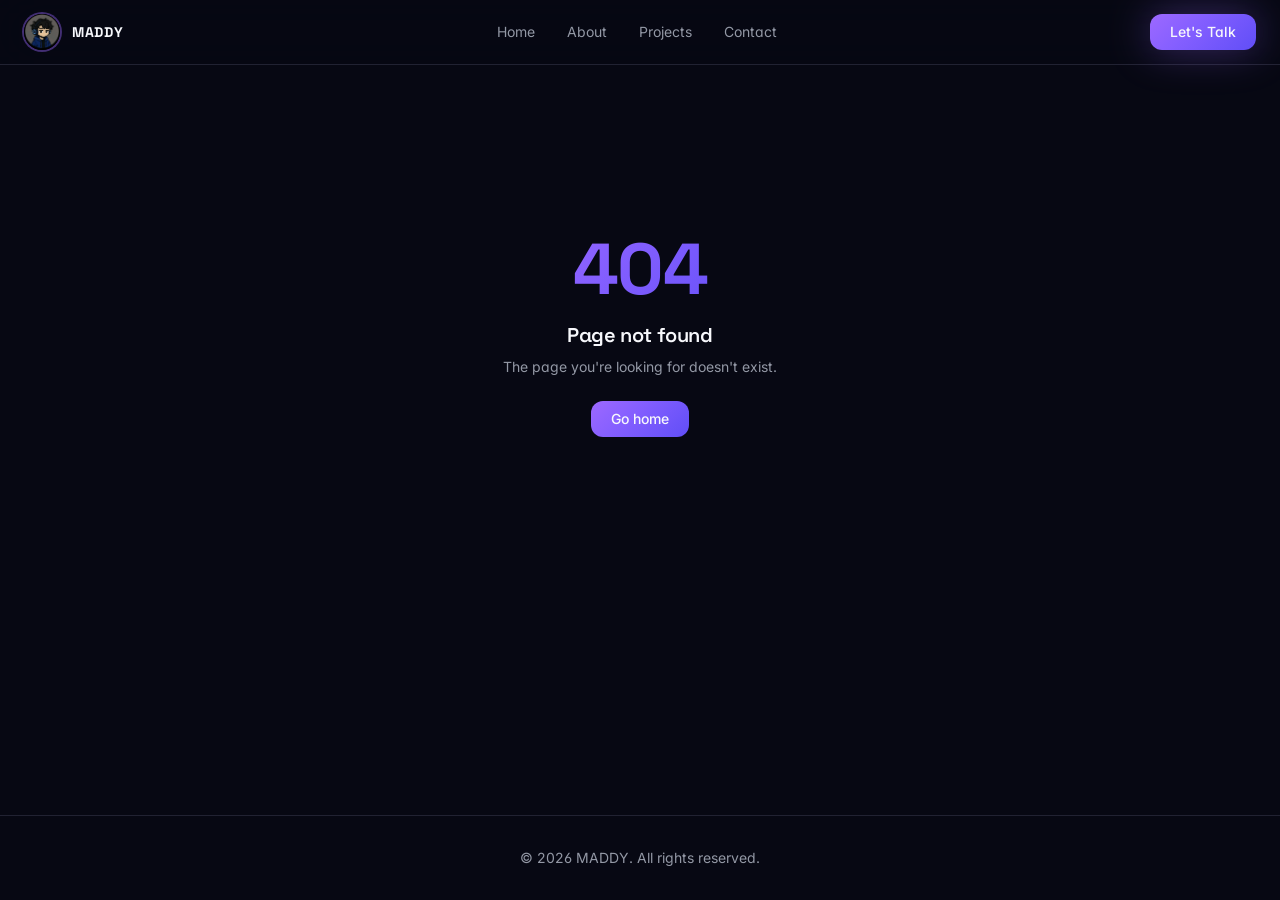
==== index.html @ eaba0913 "Add files via upload" ====
<!doctype html>
<html lang="en">
  <head>
    <meta charset="UTF-8" />
    <meta name="viewport" content="width=device-width, initial-scale=1.0" />
    <title>MADDY</title>
    <meta name="description" content="Portfolio of MADDY, designer crafting beautiful digital experiences." />
    <link rel="preconnect" href="https://fonts.googleapis.com" />
    <link rel="preconnect" href="https://fonts.gstatic.com" crossorigin />
    <link rel="stylesheet" href="https://fonts.googleapis.com/css2?family=Inter:wght@400;500;600&family=Space+Grotesk:wght@500;600;700&display=swap" />
    <script type="module" crossorigin src="/assets/index-CkBURDbc.js"></script>
    <link rel="stylesheet" crossorigin href="/assets/index-BCv3ZkF7.css">
  </head>
  <body>
    <div id="root"></div>
  </body>
</html>
---- assets/index-BCv3ZkF7.css ----
@layer properties{@supports (((-webkit-hyphens:none)) and (not (margin-trim:inline))) or ((-moz-orient:inline) and (not (color:rgb(from red r g b)))){*,:before,:after,::backdrop{--tw-translate-x:0;--tw-translate-y:0;--tw-translate-z:0;--tw-rotate-x:initial;--tw-rotate-y:initial;--tw-rotate-z:initial;--tw-skew-x:initial;--tw-skew-y:initial;--tw-space-y-reverse:0;--tw-space-x-reverse:0;--tw-border-style:solid;--tw-leading:initial;--tw-font-weight:initial;--tw-tracking:initial;--tw-ordinal:initial;--tw-slashed-zero:initial;--tw-numeric-figure:initial;--tw-numeric-spacing:initial;--tw-numeric-fraction:initial;--tw-shadow:0 0 #0000;--tw-shadow-color:initial;--tw-shadow-alpha:100%;--tw-inset-shadow:0 0 #0000;--tw-inset-shadow-color:initial;--tw-inset-shadow-alpha:100%;--tw-ring-color:initial;--tw-ring-shadow:0 0 #0000;--tw-inset-ring-color:initial;--tw-inset-ring-shadow:0 0 #0000;--tw-ring-inset:initial;--tw-ring-offset-width:0px;--tw-ring-offset-color:#fff;--tw-ring-offset-shadow:0 0 #0000;--tw-outline-style:solid;--tw-blur:initial;--tw-brightness:initial;--tw-contrast:initial;--tw-grayscale:initial;--tw-hue-rotate:initial;--tw-invert:initial;--tw-opacity:initial;--tw-saturate:initial;--tw-sepia:initial;--tw-drop-shadow:initial;--tw-drop-shadow-color:initial;--tw-drop-shadow-alpha:100%;--tw-drop-shadow-size:initial;--tw-backdrop-blur:initial;--tw-backdrop-brightness:initial;--tw-backdrop-contrast:initial;--tw-backdrop-grayscale:initial;--tw-backdrop-hue-rotate:initial;--tw-backdrop-invert:initial;--tw-backdrop-opacity:initial;--tw-backdrop-saturate:initial;--tw-backdrop-sepia:initial;--tw-duration:initial;--tw-ease:initial;--tw-scale-x:1;--tw-scale-y:1;--tw-scale-z:1;--tw-content:"";--tw-animation-delay:0s;--tw-animation-direction:normal;--tw-animation-duration:initial;--tw-animation-fill-mode:none;--tw-animation-iteration-count:1;--tw-enter-blur:0;--tw-enter-opacity:1;--tw-enter-rotate:0;--tw-enter-scale:1;--tw-enter-translate-x:0;--tw-enter-translate-y:0;--tw-exit-blur:0;--tw-exit-opacity:1;--tw-exit-rotate:0;--tw-exit-scale:1;--tw-exit-translate-x:0;--tw-exit-translate-y:0}}}@layer theme{:root,:host{--font-sans:"Inter", system-ui, sans-serif;--font-mono:ui-monospace, SFMono-Regular, Menlo, Monaco, Consolas, "Liberation Mono", "Courier New", monospace;--color-orange-500:oklch(70.5% .213 47.604);--color-green-500:oklch(72.3% .219 149.579);--color-black:#000;--color-white:#fff;--spacing:.25rem;--container-sm:24rem;--container-md:28rem;--container-lg:32rem;--container-xl:36rem;--container-2xl:42rem;--container-3xl:48rem;--container-4xl:56rem;--container-7xl:80rem;--text-xs:.75rem;--text-xs--line-height:calc(1 / .75);--text-sm:.875rem;--text-sm--line-height:calc(1.25 / .875);--text-base:1rem;--text-base--line-height: 1.5 ;--text-lg:1.125rem;--text-lg--line-height:calc(1.75 / 1.125);--text-xl:1.25rem;--text-xl--line-height:calc(1.75 / 1.25);--text-2xl:1.5rem;--text-2xl--line-height:calc(2 / 1.5);--text-3xl:1.875rem;--text-3xl--line-height: 1.2 ;--text-4xl:2.25rem;--text-4xl--line-height:calc(2.5 / 2.25);--text-5xl:3rem;--text-5xl--line-height:1;--text-7xl:4.5rem;--text-7xl--line-height:1;--font-weight-normal:400;--font-weight-medium:500;--font-weight-semibold:600;--font-weight-bold:700;--tracking-tight:-.025em;--tracking-wider:.05em;--tracking-widest:.1em;--leading-tight:1.25;--leading-snug:1.375;--leading-relaxed:1.625;--radius-2xl:1rem;--radius-3xl:1.5rem;--ease-in-out:cubic-bezier(.4, 0, .2, 1);--animate-pulse:pulse 2s cubic-bezier(.4, 0, .6, 1) infinite;--blur-xl:24px;--blur-2xl:40px;--blur-3xl:64px;--aspect-video:16 / 9;--default-transition-duration:.15s;--default-transition-timing-function:cubic-bezier(.4, 0, .2, 1);--default-font-family:"Inter", system-ui, sans-serif;--default-mono-font-family:var(--font-mono);--color-background:var(--background);--color-foreground:var(--foreground);--color-border:var(--border);--font-display:"Space Grotesk", system-ui, sans-serif}}@layer base{*,:after,:before,::backdrop{box-sizing:border-box;border:0 solid;margin:0;padding:0}::file-selector-button{box-sizing:border-box;border:0 solid;margin:0;padding:0}html,:host{-webkit-text-size-adjust:100%;tab-size:4;line-height:1.5;font-family:var(--default-font-family,ui-sans-serif, system-ui, sans-serif, "Apple Color Emoji", "Segoe UI Emoji", "Segoe UI Symbol", "Noto Color Emoji");font-feature-settings:var(--default-font-feature-settings,normal);font-variation-settings:var(--default-font-variation-settings,normal);-webkit-tap-highlight-color:transparent}hr{height:0;color:inherit;border-top-width:1px}abbr:where([title]){-webkit-text-decoration:underline dotted;text-decoration:underline dotted}h1,h2,h3,h4,h5,h6{font-size:inherit;font-weight:inherit}a{color:inherit;-webkit-text-decoration:inherit;text-decoration:inherit}b,strong{font-weight:bolder}code,kbd,samp,pre{font-family:var(--default-mono-font-family,ui-monospace, SFMono-Regular, Menlo, Monaco, Consolas, "Liberation Mono", "Courier New", monospace);font-feature-settings:var(--default-mono-font-feature-settings,normal);font-variation-settings:var(--default-mono-font-variation-settings,normal);font-size:1em}small{font-size:80%}sub,sup{vertical-align:baseline;font-size:75%;line-height:0;position:relative}sub{bottom:-.25em}sup{top:-.5em}table{text-indent:0;border-color:inherit;border-collapse:collapse}:-moz-focusring{outline:auto}progress{vertical-align:baseline}summary{display:list-item}ol,ul,menu{list-style:none}img,svg,video,canvas,audio,iframe,embed,object{vertical-align:middle;display:block}img,video{max-width:100%;height:auto}button,input,select,optgroup,textarea{font:inherit;font-feature-settings:inherit;font-variation-settings:inherit;letter-spacing:inherit;color:inherit;opacity:1;background-color:#0000;border-radius:0}::file-selector-button{font:inherit;font-feature-settings:inherit;font-variation-settings:inherit;letter-spacing:inherit;color:inherit;opacity:1;background-color:#0000;border-radius:0}:where(select:is([multiple],[size])) optgroup{font-weight:bolder}:where(select:is([multiple],[size])) optgroup option{padding-inline-start:20px}::file-selector-button{margin-inline-end:4px}::placeholder{opacity:1}@supports (not ((-webkit-appearance:-apple-pay-button))) or (contain-intrinsic-size:1px){::placeholder{color:currentColor}@supports (color:color-mix(in lab,red,red)){::placeholder{color:color-mix(in oklab,currentcolor 50%,transparent)}}}textarea{resize:vertical}::-webkit-search-decoration{-webkit-appearance:none}::-webkit-date-and-time-value{min-height:1lh;text-align:inherit}::-webkit-datetime-edit{display:inline-flex}::-webkit-datetime-edit-fields-wrapper{padding:0}::-webkit-datetime-edit{padding-block:0}::-webkit-datetime-edit-year-field{padding-block:0}::-webkit-datetime-edit-month-field{padding-block:0}::-webkit-datetime-edit-day-field{padding-block:0}::-webkit-datetime-edit-hour-field{padding-block:0}::-webkit-datetime-edit-minute-field{padding-block:0}::-webkit-datetime-edit-second-field{padding-block:0}::-webkit-datetime-edit-millisecond-field{padding-block:0}::-webkit-datetime-edit-meridiem-field{padding-block:0}::-webkit-calendar-picker-indicator{line-height:1}:-moz-ui-invalid{box-shadow:none}button,input:where([type=button],[type=reset],[type=submit]){appearance:button}::file-selector-button{appearance:button}::-webkit-inner-spin-button{height:auto}::-webkit-outer-spin-button{height:auto}[hidden]:where(:not([hidden=until-found])){display:none!important}*{border-color:var(--color-border)}body{background-color:var(--color-background);color:var(--color-foreground);font-family:var(--font-sans);font-feature-settings:"cv11","ss01"}h1,h2,h3,h4{font-family:var(--font-display);letter-spacing:-.02em}}@layer components;@layer utilities{.pointer-events-none{pointer-events:none}.invisible{visibility:hidden}.visible{visibility:visible}.sr-only{clip-path:inset(50%);white-space:nowrap;border-width:0;width:1px;height:1px;margin:-1px;padding:0;position:absolute;overflow:hidden}.absolute{position:absolute}.fixed{position:fixed}.relative{position:relative}.sticky{position:sticky}.inset-0{inset:calc(var(--spacing) * 0)}.inset-x-0{inset-inline:calc(var(--spacing) * 0)}.inset-y-0{inset-block:calc(var(--spacing) * 0)}.-top-12{top:calc(var(--spacing) * -12)}.top-0{top:calc(var(--spacing) * 0)}.top-1\.5{top:calc(var(--spacing) * 1.5)}.top-1\/2{top:50%}.top-3{top:calc(var(--spacing) * 3)}.top-3\.5{top:calc(var(--spacing) * 3.5)}.top-4{top:calc(var(--spacing) * 4)}.top-\[1px\]{top:1px}.top-\[50\%\]{top:50%}.top-\[60\%\]{top:60%}.top-full{top:100%}.-right-12{right:calc(var(--spacing) * -12)}.right-0{right:calc(var(--spacing) * 0)}.right-1{right:calc(var(--spacing) * 1)}.right-2{right:calc(var(--spacing) * 2)}.right-3{right:calc(var(--spacing) * 3)}.right-4{right:calc(var(--spacing) * 4)}.right-5{right:calc(var(--spacing) * 5)}.-bottom-12{bottom:calc(var(--spacing) * -12)}.bottom-0{bottom:calc(var(--spacing) * 0)}.-left-12{left:calc(var(--spacing) * -12)}.left-0{left:calc(var(--spacing) * 0)}.left-1\/2{left:50%}.left-2{left:calc(var(--spacing) * 2)}.left-3{left:calc(var(--spacing) * 3)}.left-4{left:calc(var(--spacing) * 4)}.left-\[50\%\]{left:50%}.z-10{z-index:10}.z-20{z-index:20}.z-50{z-index:50}.z-\[1\]{z-index:1}.-mx-1{margin-inline:calc(var(--spacing) * -1)}.mx-2{margin-inline:calc(var(--spacing) * 2)}.mx-3\.5{margin-inline:calc(var(--spacing) * 3.5)}.mx-auto{margin-inline:auto}.my-0\.5{margin-block:calc(var(--spacing) * .5)}.my-1{margin-block:calc(var(--spacing) * 1)}.-mt-4{margin-top:calc(var(--spacing) * -4)}.mt-1{margin-top:calc(var(--spacing) * 1)}.mt-1\.5{margin-top:calc(var(--spacing) * 1.5)}.mt-2{margin-top:calc(var(--spacing) * 2)}.mt-3{margin-top:calc(var(--spacing) * 3)}.mt-4{margin-top:calc(var(--spacing) * 4)}.mt-6{margin-top:calc(var(--spacing) * 6)}.mt-8{margin-top:calc(var(--spacing) * 8)}.mt-10{margin-top:calc(var(--spacing) * 10)}.mt-12{margin-top:calc(var(--spacing) * 12)}.mt-16{margin-top:calc(var(--spacing) * 16)}.mt-20{margin-top:calc(var(--spacing) * 20)}.mt-24{margin-top:calc(var(--spacing) * 24)}.mt-auto{margin-top:auto}.mr-2{margin-right:calc(var(--spacing) * 2)}.mb-1{margin-bottom:calc(var(--spacing) * 1)}.mb-4{margin-bottom:calc(var(--spacing) * 4)}.mb-5{margin-bottom:calc(var(--spacing) * 5)}.mb-10{margin-bottom:calc(var(--spacing) * 10)}.-ml-4{margin-left:calc(var(--spacing) * -4)}.ml-1{margin-left:calc(var(--spacing) * 1)}.ml-auto{margin-left:auto}.line-clamp-3{-webkit-line-clamp:3;-webkit-box-orient:vertical;display:-webkit-box;overflow:hidden}.block{display:block}.flex{display:flex}.grid{display:grid}.hidden{display:none}.inline-flex{display:inline-flex}.table{display:table}.aspect-square{aspect-ratio:1}.aspect-video{aspect-ratio:var(--aspect-video)}.size-\(--cell-size\){width:var(--cell-size);height:var(--cell-size)}.size-4{width:calc(var(--spacing) * 4);height:calc(var(--spacing) * 4)}.h-\(--cell-size\){height:var(--cell-size)}.h-1\.5{height:calc(var(--spacing) * 1.5)}.h-2{height:calc(var(--spacing) * 2)}.h-2\.5{height:calc(var(--spacing) * 2.5)}.h-3{height:calc(var(--spacing) * 3)}.h-3\.5{height:calc(var(--spacing) * 3.5)}.h-4{height:calc(var(--spacing) * 4)}.h-5{height:calc(var(--spacing) * 5)}.h-6{height:calc(var(--spacing) * 6)}.h-7{height:calc(var(--spacing) * 7)}.h-8{height:calc(var(--spacing) * 8)}.h-9{height:calc(var(--spacing) * 9)}.h-10{height:calc(var(--spacing) * 10)}.h-11{height:calc(var(--spacing) * 11)}.h-12{height:calc(var(--spacing) * 12)}.h-16{height:calc(var(--spacing) * 16)}.h-72{height:calc(var(--spacing) * 72)}.h-80{height:calc(var(--spacing) * 80)}.h-\[1px\]{height:1px}.h-\[var\(--radix-navigation-menu-viewport-height\)\]{height:var(--radix-navigation-menu-viewport-height)}.h-\[var\(--radix-select-trigger-height\)\]{height:var(--radix-select-trigger-height)}.h-auto{height:auto}.h-full{height:100%}.h-px{height:1px}.h-svh{height:100svh}.max-h-\(--radix-context-menu-content-available-height\){max-height:var(--radix-context-menu-content-available-height)}.max-h-\(--radix-select-content-available-height\){max-height:var(--radix-select-content-available-height)}.max-h-\[300px\]{max-height:300px}.max-h-\[var\(--radix-dropdown-menu-content-available-height\)\]{max-height:var(--radix-dropdown-menu-content-available-height)}.min-h-0{min-height:calc(var(--spacing) * 0)}.min-h-\[60px\]{min-height:60px}.min-h-\[60vh\]{min-height:60vh}.min-h-screen{min-height:100vh}.min-h-svh{min-height:100svh}.w-\(--cell-size\){width:var(--cell-size)}.w-\(--sidebar-width\){width:var(--sidebar-width)}.w-0{width:calc(var(--spacing) * 0)}.w-1{width:calc(var(--spacing) * 1)}.w-2{width:calc(var(--spacing) * 2)}.w-2\.5{width:calc(var(--spacing) * 2.5)}.w-3{width:calc(var(--spacing) * 3)}.w-3\.5{width:calc(var(--spacing) * 3.5)}.w-3\/4{width:75%}.w-4{width:calc(var(--spacing) * 4)}.w-5{width:calc(var(--spacing) * 5)}.w-6{width:calc(var(--spacing) * 6)}.w-7{width:calc(var(--spacing) * 7)}.w-8{width:calc(var(--spacing) * 8)}.w-9{width:calc(var(--spacing) * 9)}.w-10{width:calc(var(--spacing) * 10)}.w-11{width:calc(var(--spacing) * 11)}.w-12{width:calc(var(--spacing) * 12)}.w-64{width:calc(var(--spacing) * 64)}.w-72{width:calc(var(--spacing) * 72)}.w-80{width:calc(var(--spacing) * 80)}.w-\[1px\]{width:1px}.w-\[100px\]{width:100px}.w-auto{width:auto}.w-fit{width:fit-content}.w-full{width:100%}.w-max{width:max-content}.w-px{width:1px}.max-w-\(--skeleton-width\){max-width:var(--skeleton-width)}.max-w-2xl{max-width:var(--container-2xl)}.max-w-3xl{max-width:var(--container-3xl)}.max-w-4xl{max-width:var(--container-4xl)}.max-w-7xl{max-width:var(--container-7xl)}.max-w-lg{max-width:var(--container-lg)}.max-w-max{max-width:max-content}.max-w-md{max-width:var(--container-md)}.max-w-xl{max-width:var(--container-xl)}.min-w-\(--cell-size\){min-width:var(--cell-size)}.min-w-0{min-width:calc(var(--spacing) * 0)}.min-w-5{min-width:calc(var(--spacing) * 5)}.min-w-8{min-width:calc(var(--spacing) * 8)}.min-w-9{min-width:calc(var(--spacing) * 9)}.min-w-10{min-width:calc(var(--spacing) * 10)}.min-w-\[8rem\]{min-width:8rem}.min-w-\[12rem\]{min-width:12rem}.min-w-\[var\(--radix-select-trigger-width\)\]{min-width:var(--radix-select-trigger-width)}.flex-1{flex:1}.shrink-0{flex-shrink:0}.grow{flex-grow:1}.grow-0{flex-grow:0}.basis-full{flex-basis:100%}.caption-bottom{caption-side:bottom}.border-collapse{border-collapse:collapse}.origin-\(--radix-context-menu-content-transform-origin\){transform-origin:var(--radix-context-menu-content-transform-origin)}.origin-\(--radix-dropdown-menu-content-transform-origin\){transform-origin:var(--radix-dropdown-menu-content-transform-origin)}.origin-\(--radix-hover-card-content-transform-origin\){transform-origin:var(--radix-hover-card-content-transform-origin)}.origin-\(--radix-menubar-content-transform-origin\){transform-origin:var(--radix-menubar-content-transform-origin)}.origin-\(--radix-popover-content-transform-origin\){transform-origin:var(--radix-popover-content-transform-origin)}.origin-\(--radix-select-content-transform-origin\){transform-origin:var(--radix-select-content-transform-origin)}.origin-\(--radix-tooltip-content-transform-origin\){transform-origin:var(--radix-tooltip-content-transform-origin)}.-translate-x-1\/2{--tw-translate-x: -50% ;translate:var(--tw-translate-x) var(--tw-translate-y)}.-translate-x-px{--tw-translate-x:-1px;translate:var(--tw-translate-x) var(--tw-translate-y)}.translate-x-\[-50\%\]{--tw-translate-x:-50%;translate:var(--tw-translate-x) var(--tw-translate-y)}.translate-x-px{--tw-translate-x:1px;translate:var(--tw-translate-x) var(--tw-translate-y)}.-translate-y-1\/2{--tw-translate-y: -50% ;translate:var(--tw-translate-x) var(--tw-translate-y)}.translate-y-\[-50\%\]{--tw-translate-y:-50%;translate:var(--tw-translate-x) var(--tw-translate-y)}.scale-\[1\.15\]{scale:1.15}.rotate-45{rotate:45deg}.rotate-90{rotate:90deg}.transform{transform:var(--tw-rotate-x,) var(--tw-rotate-y,) var(--tw-rotate-z,) var(--tw-skew-x,) var(--tw-skew-y,)}.animate-caret-blink{animation:1.25s ease-out infinite caret-blink}.animate-in{animation:enter var(--tw-animation-duration,var(--tw-duration,.15s))var(--tw-ease,ease)var(--tw-animation-delay,0s)var(--tw-animation-iteration-count,1)var(--tw-animation-direction,normal)var(--tw-animation-fill-mode,none)}.animate-pulse{animation:var(--animate-pulse)}.cursor-default{cursor:default}.cursor-pointer{cursor:pointer}.touch-none{touch-action:none}.list-none{list-style-type:none}.grid-cols-2{grid-template-columns:repeat(2,minmax(0,1fr))}.flex-col{flex-direction:column}.flex-col-reverse{flex-direction:column-reverse}.flex-row{flex-direction:row}.flex-wrap{flex-wrap:wrap}.place-content-center{place-content:center}.items-center{align-items:center}.items-end{align-items:flex-end}.items-start{align-items:flex-start}.items-stretch{align-items:stretch}.justify-between{justify-content:space-between}.justify-center{justify-content:center}.gap-1{gap:calc(var(--spacing) * 1)}.gap-1\.5{gap:calc(var(--spacing) * 1.5)}.gap-2{gap:calc(var(--spacing) * 2)}.gap-3{gap:calc(var(--spacing) * 3)}.gap-4{gap:calc(var(--spacing) * 4)}.gap-5{gap:calc(var(--spacing) * 5)}.gap-6{gap:calc(var(--spacing) * 6)}.gap-8{gap:calc(var(--spacing) * 8)}.gap-12{gap:calc(var(--spacing) * 12)}:where(.space-y-1\.5>:not(:last-child)){--tw-space-y-reverse:0;margin-block-start:calc(calc(var(--spacing) * 1.5) * var(--tw-space-y-reverse));margin-block-end:calc(calc(var(--spacing) * 1.5) * calc(1 - var(--tw-space-y-reverse)))}:where(.space-y-2>:not(:last-child)){--tw-space-y-reverse:0;margin-block-start:calc(calc(var(--spacing) * 2) * var(--tw-space-y-reverse));margin-block-end:calc(calc(var(--spacing) * 2) * calc(1 - var(--tw-space-y-reverse)))}:where(.space-x-1>:not(:last-child)){--tw-space-x-reverse:0;margin-inline-start:calc(calc(var(--spacing) * 1) * var(--tw-space-x-reverse));margin-inline-end:calc(calc(var(--spacing) * 1) * calc(1 - var(--tw-space-x-reverse)))}.overflow-auto{overflow:auto}.overflow-hidden{overflow:hidden}.overflow-x-hidden{overflow-x:hidden}.overflow-y-auto{overflow-y:auto}.rounded{border-radius:.25rem}.rounded-2xl{border-radius:var(--radius-2xl)}.rounded-3xl{border-radius:var(--radius-3xl)}.rounded-\[2px\]{border-radius:2px}.rounded-\[inherit\]{border-radius:inherit}.rounded-full{border-radius:3.40282e38px}.rounded-lg{border-radius:var(--radius)}.rounded-md{border-radius:calc(var(--radius) - 2px)}.rounded-none{border-radius:0}.rounded-sm{border-radius:calc(var(--radius) - 4px)}.rounded-xl{border-radius:calc(var(--radius) + 4px)}.rounded-t-\[10px\]{border-top-left-radius:10px;border-top-right-radius:10px}.rounded-l-md{border-top-left-radius:calc(var(--radius) - 2px);border-bottom-left-radius:calc(var(--radius) - 2px)}.rounded-tl-sm{border-top-left-radius:calc(var(--radius) - 4px)}.rounded-r-md{border-top-right-radius:calc(var(--radius) - 2px);border-bottom-right-radius:calc(var(--radius) - 2px)}.border{border-style:var(--tw-border-style);border-width:1px}.border-2{border-style:var(--tw-border-style);border-width:2px}.border-\[1\.5px\]{border-style:var(--tw-border-style);border-width:1.5px}.border-y{border-block-style:var(--tw-border-style);border-block-width:1px}.border-t{border-top-style:var(--tw-border-style);border-top-width:1px}.border-r{border-right-style:var(--tw-border-style);border-right-width:1px}.border-b{border-bottom-style:var(--tw-border-style);border-bottom-width:1px}.border-l{border-left-style:var(--tw-border-style);border-left-width:1px}.border-dashed{--tw-border-style:dashed;border-style:dashed}.border-\(--color-border\){border-color:var(--color-border)}.border-border,.border-border\/50{border-color:var(--border)}@supports (color:color-mix(in lab,red,red)){.border-border\/50{border-color:color-mix(in oklab,var(--border) 50%,transparent)}}.border-destructive\/50{border-color:var(--destructive)}@supports (color:color-mix(in lab,red,red)){.border-destructive\/50{border-color:color-mix(in oklab,var(--destructive) 50%,transparent)}}.border-input{border-color:var(--input)}.border-primary,.border-primary\/20{border-color:var(--primary)}@supports (color:color-mix(in lab,red,red)){.border-primary\/20{border-color:color-mix(in oklab,var(--primary) 20%,transparent)}}.border-primary\/50{border-color:var(--primary)}@supports (color:color-mix(in lab,red,red)){.border-primary\/50{border-color:color-mix(in oklab,var(--primary) 50%,transparent)}}.border-transparent{border-color:#0000}.border-t-transparent{border-top-color:#0000}.border-l-transparent{border-left-color:#0000}.bg-\(--color-bg\){background-color:var(--color-bg)}.bg-accent{background-color:var(--accent)}.bg-background,.bg-background\/70{background-color:var(--background)}@supports (color:color-mix(in lab,red,red)){.bg-background\/70{background-color:color-mix(in oklab,var(--background) 70%,transparent)}}.bg-black\/80{background-color:#000c}@supports (color:color-mix(in lab,red,red)){.bg-black\/80{background-color:color-mix(in oklab,var(--color-black) 80%,transparent)}}.bg-border{background-color:var(--border)}.bg-card{background-color:var(--card)}.bg-destructive{background-color:var(--destructive)}.bg-foreground{background-color:var(--foreground)}.bg-green-500{background-color:var(--color-green-500)}.bg-green-500\/10{background-color:#00c7581a}@supports (color:color-mix(in lab,red,red)){.bg-green-500\/10{background-color:color-mix(in oklab,var(--color-green-500) 10%,transparent)}}.bg-muted,.bg-muted\/50{background-color:var(--muted)}@supports (color:color-mix(in lab,red,red)){.bg-muted\/50{background-color:color-mix(in oklab,var(--muted) 50%,transparent)}}.bg-orange-500{background-color:var(--color-orange-500)}.bg-popover{background-color:var(--popover)}.bg-primary,.bg-primary\/10{background-color:var(--primary)}@supports (color:color-mix(in lab,red,red)){.bg-primary\/10{background-color:color-mix(in oklab,var(--primary) 10%,transparent)}}.bg-primary\/20{background-color:var(--primary)}@supports (color:color-mix(in lab,red,red)){.bg-primary\/20{background-color:color-mix(in oklab,var(--primary) 20%,transparent)}}.bg-secondary{background-color:var(--secondary)}.bg-transparent{background-color:#0000}.fill-current{fill:currentColor}.fill-primary{fill:var(--primary)}.object-cover{object-fit:cover}.p-0{padding:calc(var(--spacing) * 0)}.p-1{padding:calc(var(--spacing) * 1)}.p-2{padding:calc(var(--spacing) * 2)}.p-3{padding:calc(var(--spacing) * 3)}.p-4{padding:calc(var(--spacing) * 4)}.p-5{padding:calc(var(--spacing) * 5)}.p-6{padding:calc(var(--spacing) * 6)}.p-10{padding:calc(var(--spacing) * 10)}.p-\[1px\]{padding:1px}.px-\(--cell-size\){padding-inline:var(--cell-size)}.px-1{padding-inline:calc(var(--spacing) * 1)}.px-1\.5{padding-inline:calc(var(--spacing) * 1.5)}.px-2{padding-inline:calc(var(--spacing) * 2)}.px-2\.5{padding-inline:calc(var(--spacing) * 2.5)}.px-3{padding-inline:calc(var(--spacing) * 3)}.px-4{padding-inline:calc(var(--spacing) * 4)}.px-5{padding-inline:calc(var(--spacing) * 5)}.px-6{padding-inline:calc(var(--spacing) * 6)}.px-8{padding-inline:calc(var(--spacing) * 8)}.py-0\.5{padding-block:calc(var(--spacing) * .5)}.py-1{padding-block:calc(var(--spacing) * 1)}.py-1\.5{padding-block:calc(var(--spacing) * 1.5)}.py-2{padding-block:calc(var(--spacing) * 2)}.py-2\.5{padding-block:calc(var(--spacing) * 2.5)}.py-3{padding-block:calc(var(--spacing) * 3)}.py-4{padding-block:calc(var(--spacing) * 4)}.py-6{padding-block:calc(var(--spacing) * 6)}.py-8{padding-block:calc(var(--spacing) * 8)}.py-12{padding-block:calc(var(--spacing) * 12)}.py-16{padding-block:calc(var(--spacing) * 16)}.py-20{padding-block:calc(var(--spacing) * 20)}.pt-0{padding-top:calc(var(--spacing) * 0)}.pt-3{padding-top:calc(var(--spacing) * 3)}.pt-4{padding-top:calc(var(--spacing) * 4)}.pr-1{padding-right:calc(var(--spacing) * 1)}.pr-2{padding-right:calc(var(--spacing) * 2)}.pr-2\.5{padding-right:calc(var(--spacing) * 2.5)}.pr-8{padding-right:calc(var(--spacing) * 8)}.pb-3{padding-bottom:calc(var(--spacing) * 3)}.pb-4{padding-bottom:calc(var(--spacing) * 4)}.pb-32{padding-bottom:calc(var(--spacing) * 32)}.pl-2{padding-left:calc(var(--spacing) * 2)}.pl-2\.5{padding-left:calc(var(--spacing) * 2.5)}.pl-4{padding-left:calc(var(--spacing) * 4)}.pl-8{padding-left:calc(var(--spacing) * 8)}.text-center{text-align:center}.text-left{text-align:left}.align-middle{vertical-align:middle}.font-display{font-family:Space Grotesk,system-ui,sans-serif}.font-mono{font-family:var(--font-mono)}.text-2xl{font-size:var(--text-2xl);line-height:var(--tw-leading,var(--text-2xl--line-height))}.text-3xl{font-size:var(--text-3xl);line-height:var(--tw-leading,var(--text-3xl--line-height))}.text-4xl{font-size:var(--text-4xl);line-height:var(--tw-leading,var(--text-4xl--line-height))}.text-5xl{font-size:var(--text-5xl);line-height:var(--tw-leading,var(--text-5xl--line-height))}.text-7xl{font-size:var(--text-7xl);line-height:var(--tw-leading,var(--text-7xl--line-height))}.text-base{font-size:var(--text-base);line-height:var(--tw-leading,var(--text-base--line-height))}.text-lg{font-size:var(--text-lg);line-height:var(--tw-leading,var(--text-lg--line-height))}.text-sm{font-size:var(--text-sm);line-height:var(--tw-leading,var(--text-sm--line-height))}.text-xl{font-size:var(--text-xl);line-height:var(--tw-leading,var(--text-xl--line-height))}.text-xs{font-size:var(--text-xs);line-height:var(--tw-leading,var(--text-xs--line-height))}.text-\[0\.8rem\]{font-size:.8rem}.text-\[10px\]{font-size:10px}.leading-\[1\.05\]{--tw-leading:1.05;line-height:1.05}.leading-none{--tw-leading:1;line-height:1}.leading-relaxed{--tw-leading:var(--leading-relaxed);line-height:var(--leading-relaxed)}.leading-snug{--tw-leading:var(--leading-snug);line-height:var(--leading-snug)}.leading-tight{--tw-leading:var(--leading-tight);line-height:var(--leading-tight)}.font-bold{--tw-font-weight:var(--font-weight-bold);font-weight:var(--font-weight-bold)}.font-medium{--tw-font-weight:var(--font-weight-medium);font-weight:var(--font-weight-medium)}.font-normal{--tw-font-weight:var(--font-weight-normal);font-weight:var(--font-weight-normal)}.font-semibold{--tw-font-weight:var(--font-weight-semibold);font-weight:var(--font-weight-semibold)}.tracking-tight{--tw-tracking:var(--tracking-tight);letter-spacing:var(--tracking-tight)}.tracking-wider{--tw-tracking:var(--tracking-wider);letter-spacing:var(--tracking-wider)}.tracking-widest{--tw-tracking:var(--tracking-widest);letter-spacing:var(--tracking-widest)}.break-words{overflow-wrap:break-word}.whitespace-nowrap{white-space:nowrap}.whitespace-pre-wrap{white-space:pre-wrap}.text-accent-foreground{color:var(--accent-foreground)}.text-card-foreground{color:var(--card-foreground)}.text-current{color:currentColor}.text-destructive{color:var(--destructive)}.text-destructive-foreground{color:var(--destructive-foreground)}.text-foreground{color:var(--foreground)}.text-green-500{color:var(--color-green-500)}.text-muted-foreground{color:var(--muted-foreground)}.text-popover-foreground{color:var(--popover-foreground)}.text-primary{color:var(--primary)}.text-primary-foreground{color:var(--primary-foreground)}.text-secondary-foreground{color:var(--secondary-foreground)}.text-white{color:var(--color-white)}.uppercase{text-transform:uppercase}.tabular-nums{--tw-numeric-spacing:tabular-nums;font-variant-numeric:var(--tw-ordinal,) var(--tw-slashed-zero,) var(--tw-numeric-figure,) var(--tw-numeric-spacing,) var(--tw-numeric-fraction,)}.underline-offset-4{text-underline-offset:4px}.opacity-0{opacity:0}.opacity-20{opacity:.2}.opacity-40{opacity:.4}.opacity-50{opacity:.5}.opacity-60{opacity:.6}.opacity-70{opacity:.7}.shadow{--tw-shadow:0 1px 3px 0 var(--tw-shadow-color,#0000001a), 0 1px 2px -1px var(--tw-shadow-color,#0000001a);box-shadow:var(--tw-inset-shadow),var(--tw-inset-ring-shadow),var(--tw-ring-offset-shadow),var(--tw-ring-shadow),var(--tw-shadow)}.shadow-\[0_0_0_1px_var\(--sidebar-border\)\]{--tw-shadow:0 0 0 1px var(--tw-shadow-color,var(--sidebar-border));box-shadow:var(--tw-inset-shadow),var(--tw-inset-ring-shadow),var(--tw-ring-offset-shadow),var(--tw-ring-shadow),var(--tw-shadow)}.shadow-lg{--tw-shadow:0 10px 15px -3px var(--tw-shadow-color,#0000001a), 0 4px 6px -4px var(--tw-shadow-color,#0000001a);box-shadow:var(--tw-inset-shadow),var(--tw-inset-ring-shadow),var(--tw-ring-offset-shadow),var(--tw-ring-shadow),var(--tw-shadow)}.shadow-md{--tw-shadow:0 4px 6px -1px var(--tw-shadow-color,#0000001a), 0 2px 4px -2px var(--tw-shadow-color,#0000001a);box-shadow:var(--tw-inset-shadow),var(--tw-inset-ring-shadow),var(--tw-ring-offset-shadow),var(--tw-ring-shadow),var(--tw-shadow)}.shadow-none{--tw-shadow:0 0 #0000;box-shadow:var(--tw-inset-shadow),var(--tw-inset-ring-shadow),var(--tw-ring-offset-shadow),var(--tw-ring-shadow),var(--tw-shadow)}.shadow-sm{--tw-shadow:0 1px 3px 0 var(--tw-shadow-color,#0000001a), 0 1px 2px -1px var(--tw-shadow-color,#0000001a);box-shadow:var(--tw-inset-shadow),var(--tw-inset-ring-shadow),var(--tw-ring-offset-shadow),var(--tw-ring-shadow),var(--tw-shadow)}.shadow-xl{--tw-shadow:0 20px 25px -5px var(--tw-shadow-color,#0000001a), 0 8px 10px -6px var(--tw-shadow-color,#0000001a);box-shadow:var(--tw-inset-shadow),var(--tw-inset-ring-shadow),var(--tw-ring-offset-shadow),var(--tw-ring-shadow),var(--tw-shadow)}.shadow-xs{--tw-shadow:0 1px 2px 0 var(--tw-shadow-color,#0000000d);box-shadow:var(--tw-inset-shadow),var(--tw-inset-ring-shadow),var(--tw-ring-offset-shadow),var(--tw-ring-shadow),var(--tw-shadow)}.ring-0{--tw-ring-shadow:var(--tw-ring-inset,) 0 0 0 calc(0px + var(--tw-ring-offset-width)) var(--tw-ring-color,currentcolor);box-shadow:var(--tw-inset-shadow),var(--tw-inset-ring-shadow),var(--tw-ring-offset-shadow),var(--tw-ring-shadow),var(--tw-shadow)}.ring-1{--tw-ring-shadow:var(--tw-ring-inset,) 0 0 0 calc(1px + var(--tw-ring-offset-width)) var(--tw-ring-color,currentcolor);box-shadow:var(--tw-inset-shadow),var(--tw-inset-ring-shadow),var(--tw-ring-offset-shadow),var(--tw-ring-shadow),var(--tw-shadow)}.ring-2{--tw-ring-shadow:var(--tw-ring-inset,) 0 0 0 calc(2px + var(--tw-ring-offset-width)) var(--tw-ring-color,currentcolor);box-shadow:var(--tw-inset-shadow),var(--tw-inset-ring-shadow),var(--tw-ring-offset-shadow),var(--tw-ring-shadow),var(--tw-shadow)}.ring-4{--tw-ring-shadow:var(--tw-ring-inset,) 0 0 0 calc(4px + var(--tw-ring-offset-width)) var(--tw-ring-color,currentcolor);box-shadow:var(--tw-inset-shadow),var(--tw-inset-ring-shadow),var(--tw-ring-offset-shadow),var(--tw-ring-shadow),var(--tw-shadow)}.shadow-card{--tw-shadow-color:var(--card)}@supports (color:color-mix(in lab,red,red)){.shadow-card{--tw-shadow-color:color-mix(in oklab, var(--card) var(--tw-shadow-alpha), transparent)}}.ring-primary\/40{--tw-ring-color:var(--primary)}@supports (color:color-mix(in lab,red,red)){.ring-primary\/40{--tw-ring-color:color-mix(in oklab, var(--primary) 40%, transparent)}}.ring-ring{--tw-ring-color:var(--ring)}.ring-offset-background{--tw-ring-offset-color:var(--background)}.outline{outline-style:var(--tw-outline-style);outline-width:1px}.blur-2xl{--tw-blur:blur(var(--blur-2xl));filter:var(--tw-blur,) var(--tw-brightness,) var(--tw-contrast,) var(--tw-grayscale,) var(--tw-hue-rotate,) var(--tw-invert,) var(--tw-saturate,) var(--tw-sepia,) var(--tw-drop-shadow,)}.blur-3xl{--tw-blur:blur(var(--blur-3xl));filter:var(--tw-blur,) var(--tw-brightness,) var(--tw-contrast,) var(--tw-grayscale,) var(--tw-hue-rotate,) var(--tw-invert,) var(--tw-saturate,) var(--tw-sepia,) var(--tw-drop-shadow,)}.filter{filter:var(--tw-blur,) var(--tw-brightness,) var(--tw-contrast,) var(--tw-grayscale,) var(--tw-hue-rotate,) var(--tw-invert,) var(--tw-saturate,) var(--tw-sepia,) var(--tw-drop-shadow,)}.backdrop-blur-xl{--tw-backdrop-blur:blur(var(--blur-xl));-webkit-backdrop-filter:var(--tw-backdrop-blur,) var(--tw-backdrop-brightness,) var(--tw-backdrop-contrast,) var(--tw-backdrop-grayscale,) var(--tw-backdrop-hue-rotate,) var(--tw-backdrop-invert,) var(--tw-backdrop-opacity,) var(--tw-backdrop-saturate,) var(--tw-backdrop-sepia,);backdrop-filter:var(--tw-backdrop-blur,) var(--tw-backdrop-brightness,) var(--tw-backdrop-contrast,) var(--tw-backdrop-grayscale,) var(--tw-backdrop-hue-rotate,) var(--tw-backdrop-invert,) var(--tw-backdrop-opacity,) var(--tw-backdrop-saturate,) var(--tw-backdrop-sepia,)}.transition{transition-property:color,background-color,border-color,outline-color,text-decoration-color,fill,stroke,--tw-gradient-from,--tw-gradient-via,--tw-gradient-to,opacity,box-shadow,transform,translate,scale,rotate,filter,-webkit-backdrop-filter,backdrop-filter,display,content-visibility,overlay,pointer-events;transition-timing-function:var(--tw-ease,var(--default-transition-timing-function));transition-duration:var(--tw-duration,var(--default-transition-duration))}.transition-\[left\,right\,width\]{transition-property:left,right,width;transition-timing-function:var(--tw-ease,var(--default-transition-timing-function));transition-duration:var(--tw-duration,var(--default-transition-duration))}.transition-\[margin\,opacity\]{transition-property:margin,opacity;transition-timing-function:var(--tw-ease,var(--default-transition-timing-function));transition-duration:var(--tw-duration,var(--default-transition-duration))}.transition-\[width\,height\,padding\]{transition-property:width,height,padding;transition-timing-function:var(--tw-ease,var(--default-transition-timing-function));transition-duration:var(--tw-duration,var(--default-transition-duration))}.transition-\[width\]{transition-property:width;transition-timing-function:var(--tw-ease,var(--default-transition-timing-function));transition-duration:var(--tw-duration,var(--default-transition-duration))}.transition-all{transition-property:all;transition-timing-function:var(--tw-ease,var(--default-transition-timing-function));transition-duration:var(--tw-duration,var(--default-transition-duration))}.transition-colors{transition-property:color,background-color,border-color,outline-color,text-decoration-color,fill,stroke,--tw-gradient-from,--tw-gradient-via,--tw-gradient-to;transition-timing-function:var(--tw-ease,var(--default-transition-timing-function));transition-duration:var(--tw-duration,var(--default-transition-duration))}.transition-opacity{transition-property:opacity;transition-timing-function:var(--tw-ease,var(--default-transition-timing-function));transition-duration:var(--tw-duration,var(--default-transition-duration))}.transition-transform{transition-property:transform,translate,scale,rotate;transition-timing-function:var(--tw-ease,var(--default-transition-timing-function));transition-duration:var(--tw-duration,var(--default-transition-duration))}.duration-200{--tw-duration:.2s;transition-duration:.2s}.duration-300{--tw-duration:.3s;transition-duration:.3s}.duration-500{--tw-duration:.5s;transition-duration:.5s}.duration-1000{--tw-duration:1s;transition-duration:1s}.ease-in-out{--tw-ease:var(--ease-in-out);transition-timing-function:var(--ease-in-out)}.ease-linear{--tw-ease:linear;transition-timing-function:linear}.fade-in-0{--tw-enter-opacity:0}.outline-none{--tw-outline-style:none;outline-style:none}.select-none{-webkit-user-select:none;user-select:none}.zoom-in-95{--tw-enter-scale:.95}.\[--cell-size\:2rem\]{--cell-size:2rem}.fade-in{--tw-enter-opacity:0}.zoom-in{--tw-enter-scale:0}.group-focus-within\/menu-item\:opacity-100:is(:where(.group\/menu-item):focus-within *){opacity:1}@media(hover:hover){.group-hover\:scale-105:is(:where(.group):hover *){--tw-scale-x:105%;--tw-scale-y:105%;--tw-scale-z:105%;scale:var(--tw-scale-x) var(--tw-scale-y)}.group-hover\:scale-110:is(:where(.group):hover *){--tw-scale-x:110%;--tw-scale-y:110%;--tw-scale-z:110%;scale:var(--tw-scale-x) var(--tw-scale-y)}.group-hover\:opacity-100:is(:where(.group):hover *),.group-hover\/menu-item\:opacity-100:is(:where(.group\/menu-item):hover *){opacity:1}}.group-has-\[\[data-sidebar\=menu-action\]\]\/menu-item\:pr-8:is(:where(.group\/menu-item):has([data-sidebar=menu-action]) *){padding-right:calc(var(--spacing) * 8)}.group-data-\[collapsible\=icon\]\:-mt-8:is(:where(.group)[data-collapsible=icon] *){margin-top:calc(var(--spacing) * -8)}.group-data-\[collapsible\=icon\]\:hidden:is(:where(.group)[data-collapsible=icon] *){display:none}.group-data-\[collapsible\=icon\]\:\!size-8:is(:where(.group)[data-collapsible=icon] *){width:calc(var(--spacing) * 8)!important;height:calc(var(--spacing) * 8)!important}.group-data-\[collapsible\=icon\]\:w-\(--sidebar-width-icon\):is(:where(.group)[data-collapsible=icon] *){width:var(--sidebar-width-icon)}.group-data-\[collapsible\=icon\]\:w-\[calc\(var\(--sidebar-width-icon\)_\+_theme\(spacing\.4\)\)\]:is(:where(.group)[data-collapsible=icon] *){width:calc(var(--sidebar-width-icon) + 1rem)}.group-data-\[collapsible\=icon\]\:w-\[calc\(var\(--sidebar-width-icon\)_\+_theme\(spacing\.4\)_\+2px\)\]:is(:where(.group)[data-collapsible=icon] *){width:calc(var(--sidebar-width-icon) + 1rem + 2px)}.group-data-\[collapsible\=icon\]\:overflow-hidden:is(:where(.group)[data-collapsible=icon] *){overflow:hidden}.group-data-\[collapsible\=icon\]\:\!p-0:is(:where(.group)[data-collapsible=icon] *){padding:calc(var(--spacing) * 0)!important}.group-data-\[collapsible\=icon\]\:\!p-2:is(:where(.group)[data-collapsible=icon] *){padding:calc(var(--spacing) * 2)!important}.group-data-\[collapsible\=icon\]\:opacity-0:is(:where(.group)[data-collapsible=icon] *){opacity:0}.group-data-\[collapsible\=offcanvas\]\:right-\[calc\(var\(--sidebar-width\)\*-1\)\]:is(:where(.group)[data-collapsible=offcanvas] *){right:calc(var(--sidebar-width) * -1)}.group-data-\[collapsible\=offcanvas\]\:left-\[calc\(var\(--sidebar-width\)\*-1\)\]:is(:where(.group)[data-collapsible=offcanvas] *){left:calc(var(--sidebar-width) * -1)}.group-data-\[collapsible\=offcanvas\]\:w-0:is(:where(.group)[data-collapsible=offcanvas] *){width:calc(var(--spacing) * 0)}.group-data-\[collapsible\=offcanvas\]\:translate-x-0:is(:where(.group)[data-collapsible=offcanvas] *){--tw-translate-x:calc(var(--spacing) * 0);translate:var(--tw-translate-x) var(--tw-translate-y)}.group-data-\[focused\=true\]\/day\:relative:is(:where(.group\/day)[data-focused=true] *){position:relative}.group-data-\[focused\=true\]\/day\:z-10:is(:where(.group\/day)[data-focused=true] *){z-index:10}.group-data-\[focused\=true\]\/day\:border-ring:is(:where(.group\/day)[data-focused=true] *){border-color:var(--ring)}.group-data-\[focused\=true\]\/day\:ring-\[3px\]:is(:where(.group\/day)[data-focused=true] *){--tw-ring-shadow:var(--tw-ring-inset,) 0 0 0 calc(3px + var(--tw-ring-offset-width)) var(--tw-ring-color,currentcolor);box-shadow:var(--tw-inset-shadow),var(--tw-inset-ring-shadow),var(--tw-ring-offset-shadow),var(--tw-ring-shadow),var(--tw-shadow)}.group-data-\[focused\=true\]\/day\:ring-ring\/50:is(:where(.group\/day)[data-focused=true] *){--tw-ring-color:var(--ring)}@supports (color:color-mix(in lab,red,red)){.group-data-\[focused\=true\]\/day\:ring-ring\/50:is(:where(.group\/day)[data-focused=true] *){--tw-ring-color:color-mix(in oklab, var(--ring) 50%, transparent)}}.group-data-\[side\=left\]\:-right-4:is(:where(.group)[data-side=left] *){right:calc(var(--spacing) * -4)}.group-data-\[side\=left\]\:border-r:is(:where(.group)[data-side=left] *){border-right-style:var(--tw-border-style);border-right-width:1px}.group-data-\[side\=right\]\:left-0:is(:where(.group)[data-side=right] *){left:calc(var(--spacing) * 0)}.group-data-\[side\=right\]\:rotate-180:is(:where(.group)[data-side=right] *){rotate:180deg}.group-data-\[side\=right\]\:border-l:is(:where(.group)[data-side=right] *){border-left-style:var(--tw-border-style);border-left-width:1px}.group-data-\[state\=open\]\:rotate-180:is(:where(.group)[data-state=open] *){rotate:180deg}.group-data-\[variant\=floating\]\:rounded-lg:is(:where(.group)[data-variant=floating] *){border-radius:var(--radius)}.group-data-\[variant\=floating\]\:border:is(:where(.group)[data-variant=floating] *){border-style:var(--tw-border-style);border-width:1px}.group-data-\[variant\=floating\]\:shadow:is(:where(.group)[data-variant=floating] *){--tw-shadow:0 1px 3px 0 var(--tw-shadow-color,#0000001a), 0 1px 2px -1px var(--tw-shadow-color,#0000001a);box-shadow:var(--tw-inset-shadow),var(--tw-inset-ring-shadow),var(--tw-ring-offset-shadow),var(--tw-ring-shadow),var(--tw-shadow)}.group-\[\.toast\]\:bg-muted:is(:where(.group).toast *){background-color:var(--muted)}.group-\[\.toast\]\:bg-primary:is(:where(.group).toast *){background-color:var(--primary)}.group-\[\.toast\]\:text-muted-foreground:is(:where(.group).toast *){color:var(--muted-foreground)}.group-\[\.toast\]\:text-primary-foreground:is(:where(.group).toast *){color:var(--primary-foreground)}.group-\[\.toaster\]\:border-border:is(:where(.group).toaster *){border-color:var(--border)}.group-\[\.toaster\]\:bg-background:is(:where(.group).toaster *){background-color:var(--background)}.group-\[\.toaster\]\:text-foreground:is(:where(.group).toaster *){color:var(--foreground)}.group-\[\.toaster\]\:shadow-lg:is(:where(.group).toaster *){--tw-shadow:0 10px 15px -3px var(--tw-shadow-color,#0000001a), 0 4px 6px -4px var(--tw-shadow-color,#0000001a);box-shadow:var(--tw-inset-shadow),var(--tw-inset-ring-shadow),var(--tw-ring-offset-shadow),var(--tw-ring-shadow),var(--tw-shadow)}.peer-disabled\:cursor-not-allowed:is(:where(.peer):disabled~*){cursor:not-allowed}.peer-disabled\:opacity-70:is(:where(.peer):disabled~*){opacity:.7}.peer-data-\[size\=default\]\/menu-button\:top-1\.5:is(:where(.peer\/menu-button)[data-size=default]~*){top:calc(var(--spacing) * 1.5)}.peer-data-\[size\=lg\]\/menu-button\:top-2\.5:is(:where(.peer\/menu-button)[data-size=lg]~*){top:calc(var(--spacing) * 2.5)}.peer-data-\[size\=sm\]\/menu-button\:top-1:is(:where(.peer\/menu-button)[data-size=sm]~*){top:calc(var(--spacing) * 1)}.file\:border-0::file-selector-button{border-style:var(--tw-border-style);border-width:0}.file\:bg-transparent::file-selector-button{background-color:#0000}.file\:text-sm::file-selector-button{font-size:var(--text-sm);line-height:var(--tw-leading,var(--text-sm--line-height))}.file\:font-medium::file-selector-button{--tw-font-weight:var(--font-weight-medium);font-weight:var(--font-weight-medium)}.file\:text-foreground::file-selector-button{color:var(--foreground)}.placeholder\:text-muted-foreground::placeholder{color:var(--muted-foreground)}.after\:absolute:after{content:var(--tw-content);position:absolute}.after\:-inset-2:after{content:var(--tw-content);inset:calc(var(--spacing) * -2)}.after\:inset-y-0:after{content:var(--tw-content);inset-block:calc(var(--spacing) * 0)}.after\:left-1\/2:after{content:var(--tw-content);left:50%}.after\:w-1:after{content:var(--tw-content);width:calc(var(--spacing) * 1)}.after\:w-\[2px\]:after{content:var(--tw-content);width:2px}.after\:-translate-x-1\/2:after{content:var(--tw-content);--tw-translate-x: -50% ;translate:var(--tw-translate-x) var(--tw-translate-y)}.group-data-\[collapsible\=offcanvas\]\:after\:left-full:is(:where(.group)[data-collapsible=offcanvas] *):after{content:var(--tw-content);left:100%}.first\:rounded-l-md:first-child{border-top-left-radius:calc(var(--radius) - 2px);border-bottom-left-radius:calc(var(--radius) - 2px)}.first\:border-l:first-child{border-left-style:var(--tw-border-style);border-left-width:1px}.last\:rounded-r-md:last-child{border-top-right-radius:calc(var(--radius) - 2px);border-bottom-right-radius:calc(var(--radius) - 2px)}@media(hover:hover){.hover\:scale-105:hover{--tw-scale-x:105%;--tw-scale-y:105%;--tw-scale-z:105%;scale:var(--tw-scale-x) var(--tw-scale-y)}.hover\:gap-2:hover{gap:calc(var(--spacing) * 2)}.hover\:border-primary:hover,.hover\:border-primary\/40:hover{border-color:var(--primary)}@supports (color:color-mix(in lab,red,red)){.hover\:border-primary\/40:hover{border-color:color-mix(in oklab,var(--primary) 40%,transparent)}}.hover\:border-primary\/50:hover{border-color:var(--primary)}@supports (color:color-mix(in lab,red,red)){.hover\:border-primary\/50:hover{border-color:color-mix(in oklab,var(--primary) 50%,transparent)}}.hover\:bg-accent:hover{background-color:var(--accent)}.hover\:bg-destructive\/80:hover{background-color:var(--destructive)}@supports (color:color-mix(in lab,red,red)){.hover\:bg-destructive\/80:hover{background-color:color-mix(in oklab,var(--destructive) 80%,transparent)}}.hover\:bg-destructive\/90:hover{background-color:var(--destructive)}@supports (color:color-mix(in lab,red,red)){.hover\:bg-destructive\/90:hover{background-color:color-mix(in oklab,var(--destructive) 90%,transparent)}}.hover\:bg-muted:hover,.hover\:bg-muted\/50:hover{background-color:var(--muted)}@supports (color:color-mix(in lab,red,red)){.hover\:bg-muted\/50:hover{background-color:color-mix(in oklab,var(--muted) 50%,transparent)}}.hover\:bg-muted\/80:hover{background-color:var(--muted)}@supports (color:color-mix(in lab,red,red)){.hover\:bg-muted\/80:hover{background-color:color-mix(in oklab,var(--muted) 80%,transparent)}}.hover\:bg-primary\/80:hover{background-color:var(--primary)}@supports (color:color-mix(in lab,red,red)){.hover\:bg-primary\/80:hover{background-color:color-mix(in oklab,var(--primary) 80%,transparent)}}.hover\:bg-primary\/90:hover{background-color:var(--primary)}@supports (color:color-mix(in lab,red,red)){.hover\:bg-primary\/90:hover{background-color:color-mix(in oklab,var(--primary) 90%,transparent)}}.hover\:bg-secondary\/80:hover{background-color:var(--secondary)}@supports (color:color-mix(in lab,red,red)){.hover\:bg-secondary\/80:hover{background-color:color-mix(in oklab,var(--secondary) 80%,transparent)}}.hover\:text-accent-foreground:hover{color:var(--accent-foreground)}.hover\:text-foreground:hover{color:var(--foreground)}.hover\:text-muted-foreground:hover{color:var(--muted-foreground)}.hover\:text-primary:hover{color:var(--primary)}.hover\:underline:hover{text-decoration-line:underline}.hover\:opacity-90:hover{opacity:.9}.hover\:opacity-100:hover{opacity:1}.hover\:shadow-\[0_0_0_1px_var\(--sidebar-accent\)\]:hover{--tw-shadow:0 0 0 1px var(--tw-shadow-color,var(--sidebar-accent));box-shadow:var(--tw-inset-shadow),var(--tw-inset-ring-shadow),var(--tw-ring-offset-shadow),var(--tw-ring-shadow),var(--tw-shadow)}}.focus\:bg-accent:focus{background-color:var(--accent)}.focus\:text-accent-foreground:focus{color:var(--accent-foreground)}.focus\:ring-1:focus{--tw-ring-shadow:var(--tw-ring-inset,) 0 0 0 calc(1px + var(--tw-ring-offset-width)) var(--tw-ring-color,currentcolor);box-shadow:var(--tw-inset-shadow),var(--tw-inset-ring-shadow),var(--tw-ring-offset-shadow),var(--tw-ring-shadow),var(--tw-shadow)}.focus\:ring-2:focus{--tw-ring-shadow:var(--tw-ring-inset,) 0 0 0 calc(2px + var(--tw-ring-offset-width)) var(--tw-ring-color,currentcolor);box-shadow:var(--tw-inset-shadow),var(--tw-inset-ring-shadow),var(--tw-ring-offset-shadow),var(--tw-ring-shadow),var(--tw-shadow)}.focus\:ring-ring:focus{--tw-ring-color:var(--ring)}.focus\:ring-offset-2:focus{--tw-ring-offset-width:2px;--tw-ring-offset-shadow:var(--tw-ring-inset,) 0 0 0 var(--tw-ring-offset-width) var(--tw-ring-offset-color)}.focus\:outline-none:focus{--tw-outline-style:none;outline-style:none}.focus-visible\:ring-1:focus-visible{--tw-ring-shadow:var(--tw-ring-inset,) 0 0 0 calc(1px + var(--tw-ring-offset-width)) var(--tw-ring-color,currentcolor);box-shadow:var(--tw-inset-shadow),var(--tw-inset-ring-shadow),var(--tw-ring-offset-shadow),var(--tw-ring-shadow),var(--tw-shadow)}.focus-visible\:ring-2:focus-visible{--tw-ring-shadow:var(--tw-ring-inset,) 0 0 0 calc(2px + var(--tw-ring-offset-width)) var(--tw-ring-color,currentcolor);box-shadow:var(--tw-inset-shadow),var(--tw-inset-ring-shadow),var(--tw-ring-offset-shadow),var(--tw-ring-shadow),var(--tw-shadow)}.focus-visible\:ring-ring:focus-visible{--tw-ring-color:var(--ring)}.focus-visible\:ring-offset-1:focus-visible{--tw-ring-offset-width:1px;--tw-ring-offset-shadow:var(--tw-ring-inset,) 0 0 0 var(--tw-ring-offset-width) var(--tw-ring-offset-color)}.focus-visible\:ring-offset-2:focus-visible{--tw-ring-offset-width:2px;--tw-ring-offset-shadow:var(--tw-ring-inset,) 0 0 0 var(--tw-ring-offset-width) var(--tw-ring-offset-color)}.focus-visible\:ring-offset-background:focus-visible{--tw-ring-offset-color:var(--background)}.focus-visible\:outline-none:focus-visible{--tw-outline-style:none;outline-style:none}.disabled\:pointer-events-none:disabled{pointer-events:none}.disabled\:cursor-not-allowed:disabled{cursor:not-allowed}.disabled\:opacity-50:disabled{opacity:.5}.has-focus\:border-ring:has(:focus){border-color:var(--ring)}.has-focus\:ring-\[3px\]:has(:focus){--tw-ring-shadow:var(--tw-ring-inset,) 0 0 0 calc(3px + var(--tw-ring-offset-width)) var(--tw-ring-color,currentcolor);box-shadow:var(--tw-inset-shadow),var(--tw-inset-ring-shadow),var(--tw-ring-offset-shadow),var(--tw-ring-shadow),var(--tw-shadow)}.has-focus\:ring-ring\/50:has(:focus){--tw-ring-color:var(--ring)}@supports (color:color-mix(in lab,red,red)){.has-focus\:ring-ring\/50:has(:focus){--tw-ring-color:color-mix(in oklab, var(--ring) 50%, transparent)}}.has-\[\:disabled\]\:opacity-50:has(:disabled){opacity:.5}.aria-disabled\:pointer-events-none[aria-disabled=true]{pointer-events:none}.aria-disabled\:opacity-50[aria-disabled=true]{opacity:.5}.aria-selected\:text-muted-foreground[aria-selected=true]{color:var(--muted-foreground)}.data-\[active\=true\]\:font-medium[data-active=true]{--tw-font-weight:var(--font-weight-medium);font-weight:var(--font-weight-medium)}.data-\[disabled\]\:pointer-events-none[data-disabled]{pointer-events:none}.data-\[disabled\]\:opacity-50[data-disabled]{opacity:.5}.data-\[disabled\=true\]\:pointer-events-none[data-disabled=true]{pointer-events:none}.data-\[disabled\=true\]\:opacity-50[data-disabled=true]{opacity:.5}.data-\[motion\=from-end\]\:slide-in-from-right-52[data-motion=from-end]{--tw-enter-translate-x:calc(52*var(--spacing))}.data-\[motion\=from-start\]\:slide-in-from-left-52[data-motion=from-start]{--tw-enter-translate-x:calc(52*var(--spacing)*-1)}.data-\[motion\=to-end\]\:slide-out-to-right-52[data-motion=to-end]{--tw-exit-translate-x:calc(52*var(--spacing))}.data-\[motion\=to-start\]\:slide-out-to-left-52[data-motion=to-start]{--tw-exit-translate-x:calc(52*var(--spacing)*-1)}.data-\[motion\^\=from-\]\:animate-in[data-motion^=from-]{animation:enter var(--tw-animation-duration,var(--tw-duration,.15s))var(--tw-ease,ease)var(--tw-animation-delay,0s)var(--tw-animation-iteration-count,1)var(--tw-animation-direction,normal)var(--tw-animation-fill-mode,none)}.data-\[motion\^\=from-\]\:fade-in[data-motion^=from-]{--tw-enter-opacity:0}.data-\[motion\^\=to-\]\:animate-out[data-motion^=to-]{animation:exit var(--tw-animation-duration,var(--tw-duration,.15s))var(--tw-ease,ease)var(--tw-animation-delay,0s)var(--tw-animation-iteration-count,1)var(--tw-animation-direction,normal)var(--tw-animation-fill-mode,none)}.data-\[motion\^\=to-\]\:fade-out[data-motion^=to-]{--tw-exit-opacity:0}.data-\[panel-group-direction\=vertical\]\:h-px[data-panel-group-direction=vertical]{height:1px}.data-\[panel-group-direction\=vertical\]\:w-full[data-panel-group-direction=vertical]{width:100%}.data-\[panel-group-direction\=vertical\]\:flex-col[data-panel-group-direction=vertical]{flex-direction:column}.data-\[panel-group-direction\=vertical\]\:after\:left-0[data-panel-group-direction=vertical]:after{content:var(--tw-content);left:calc(var(--spacing) * 0)}.data-\[panel-group-direction\=vertical\]\:after\:h-1[data-panel-group-direction=vertical]:after{content:var(--tw-content);height:calc(var(--spacing) * 1)}.data-\[panel-group-direction\=vertical\]\:after\:w-full[data-panel-group-direction=vertical]:after{content:var(--tw-content);width:100%}.data-\[panel-group-direction\=vertical\]\:after\:translate-x-0[data-panel-group-direction=vertical]:after{content:var(--tw-content);--tw-translate-x:calc(var(--spacing) * 0);translate:var(--tw-translate-x) var(--tw-translate-y)}.data-\[panel-group-direction\=vertical\]\:after\:-translate-y-1\/2[data-panel-group-direction=vertical]:after{content:var(--tw-content);--tw-translate-y: -50% ;translate:var(--tw-translate-x) var(--tw-translate-y)}.data-\[placeholder\]\:text-muted-foreground[data-placeholder]{color:var(--muted-foreground)}.data-\[range-end\=true\]\:rounded-md[data-range-end=true]{border-radius:calc(var(--radius) - 2px)}.data-\[range-end\=true\]\:bg-primary[data-range-end=true]{background-color:var(--primary)}.data-\[range-end\=true\]\:text-primary-foreground[data-range-end=true]{color:var(--primary-foreground)}.data-\[range-middle\=true\]\:rounded-none[data-range-middle=true]{border-radius:0}.data-\[range-middle\=true\]\:bg-accent[data-range-middle=true]{background-color:var(--accent)}.data-\[range-middle\=true\]\:text-accent-foreground[data-range-middle=true]{color:var(--accent-foreground)}.data-\[range-start\=true\]\:rounded-md[data-range-start=true]{border-radius:calc(var(--radius) - 2px)}.data-\[range-start\=true\]\:bg-primary[data-range-start=true]{background-color:var(--primary)}.data-\[range-start\=true\]\:text-primary-foreground[data-range-start=true]{color:var(--primary-foreground)}.data-\[selected-single\=true\]\:bg-primary[data-selected-single=true]{background-color:var(--primary)}.data-\[selected-single\=true\]\:text-primary-foreground[data-selected-single=true]{color:var(--primary-foreground)}.data-\[selected\=true\]\:rounded-none[data-selected=true]{border-radius:0}.data-\[selected\=true\]\:bg-accent[data-selected=true]{background-color:var(--accent)}.data-\[selected\=true\]\:text-accent-foreground[data-selected=true]{color:var(--accent-foreground)}.data-\[side\=bottom\]\:translate-y-1[data-side=bottom]{--tw-translate-y:calc(var(--spacing) * 1);translate:var(--tw-translate-x) var(--tw-translate-y)}.data-\[side\=bottom\]\:slide-in-from-top-2[data-side=bottom]{--tw-enter-translate-y:calc(2*var(--spacing)*-1)}.data-\[side\=left\]\:-translate-x-1[data-side=left]{--tw-translate-x:calc(var(--spacing) * -1);translate:var(--tw-translate-x) var(--tw-translate-y)}.data-\[side\=left\]\:slide-in-from-right-2[data-side=left]{--tw-enter-translate-x:calc(2*var(--spacing))}.data-\[side\=right\]\:translate-x-1[data-side=right]{--tw-translate-x:calc(var(--spacing) * 1);translate:var(--tw-translate-x) var(--tw-translate-y)}.data-\[side\=right\]\:slide-in-from-left-2[data-side=right]{--tw-enter-translate-x:calc(2*var(--spacing)*-1)}.data-\[side\=top\]\:-translate-y-1[data-side=top]{--tw-translate-y:calc(var(--spacing) * -1);translate:var(--tw-translate-x) var(--tw-translate-y)}.data-\[side\=top\]\:slide-in-from-bottom-2[data-side=top]{--tw-enter-translate-y:calc(2*var(--spacing))}.data-\[state\=active\]\:bg-background[data-state=active]{background-color:var(--background)}.data-\[state\=active\]\:text-foreground[data-state=active]{color:var(--foreground)}.data-\[state\=active\]\:shadow[data-state=active]{--tw-shadow:0 1px 3px 0 var(--tw-shadow-color,#0000001a), 0 1px 2px -1px var(--tw-shadow-color,#0000001a);box-shadow:var(--tw-inset-shadow),var(--tw-inset-ring-shadow),var(--tw-ring-offset-shadow),var(--tw-ring-shadow),var(--tw-shadow)}.data-\[state\=checked\]\:translate-x-4[data-state=checked]{--tw-translate-x:calc(var(--spacing) * 4);translate:var(--tw-translate-x) var(--tw-translate-y)}.data-\[state\=checked\]\:bg-primary[data-state=checked]{background-color:var(--primary)}.data-\[state\=checked\]\:text-primary-foreground[data-state=checked]{color:var(--primary-foreground)}.data-\[state\=closed\]\:animate-accordion-up[data-state=closed]{animation:accordion-up var(--tw-animation-duration,var(--tw-duration,.2s))var(--tw-ease,ease-out)var(--tw-animation-delay,0s)var(--tw-animation-iteration-count,1)var(--tw-animation-direction,normal)var(--tw-animation-fill-mode,none)}.data-\[state\=closed\]\:animate-out[data-state=closed]{animation:exit var(--tw-animation-duration,var(--tw-duration,.15s))var(--tw-ease,ease)var(--tw-animation-delay,0s)var(--tw-animation-iteration-count,1)var(--tw-animation-direction,normal)var(--tw-animation-fill-mode,none)}.data-\[state\=closed\]\:duration-300[data-state=closed]{--tw-duration:.3s;transition-duration:.3s}.data-\[state\=closed\]\:fade-out-0[data-state=closed]{--tw-exit-opacity:0}.data-\[state\=closed\]\:zoom-out-95[data-state=closed]{--tw-exit-scale:.95}.data-\[state\=closed\]\:slide-out-to-bottom[data-state=closed]{--tw-exit-translate-y:100%}.data-\[state\=closed\]\:slide-out-to-left[data-state=closed]{--tw-exit-translate-x:-100%}.data-\[state\=closed\]\:slide-out-to-right[data-state=closed]{--tw-exit-translate-x:100%}.data-\[state\=closed\]\:slide-out-to-top[data-state=closed]{--tw-exit-translate-y:-100%}.data-\[state\=hidden\]\:animate-out[data-state=hidden]{animation:exit var(--tw-animation-duration,var(--tw-duration,.15s))var(--tw-ease,ease)var(--tw-animation-delay,0s)var(--tw-animation-iteration-count,1)var(--tw-animation-direction,normal)var(--tw-animation-fill-mode,none)}.data-\[state\=hidden\]\:fade-out[data-state=hidden]{--tw-exit-opacity:0}.data-\[state\=on\]\:bg-accent[data-state=on]{background-color:var(--accent)}.data-\[state\=on\]\:text-accent-foreground[data-state=on]{color:var(--accent-foreground)}.data-\[state\=open\]\:animate-accordion-down[data-state=open]{animation:accordion-down var(--tw-animation-duration,var(--tw-duration,.2s))var(--tw-ease,ease-out)var(--tw-animation-delay,0s)var(--tw-animation-iteration-count,1)var(--tw-animation-direction,normal)var(--tw-animation-fill-mode,none)}.data-\[state\=open\]\:animate-in[data-state=open]{animation:enter var(--tw-animation-duration,var(--tw-duration,.15s))var(--tw-ease,ease)var(--tw-animation-delay,0s)var(--tw-animation-iteration-count,1)var(--tw-animation-direction,normal)var(--tw-animation-fill-mode,none)}.data-\[state\=open\]\:bg-accent[data-state=open],.data-\[state\=open\]\:bg-accent\/50[data-state=open]{background-color:var(--accent)}@supports (color:color-mix(in lab,red,red)){.data-\[state\=open\]\:bg-accent\/50[data-state=open]{background-color:color-mix(in oklab,var(--accent) 50%,transparent)}}.data-\[state\=open\]\:bg-secondary[data-state=open]{background-color:var(--secondary)}.data-\[state\=open\]\:text-accent-foreground[data-state=open]{color:var(--accent-foreground)}.data-\[state\=open\]\:text-muted-foreground[data-state=open]{color:var(--muted-foreground)}.data-\[state\=open\]\:opacity-100[data-state=open]{opacity:1}.data-\[state\=open\]\:duration-500[data-state=open]{--tw-duration:.5s;transition-duration:.5s}.data-\[state\=open\]\:fade-in-0[data-state=open]{--tw-enter-opacity:0}.data-\[state\=open\]\:zoom-in-90[data-state=open]{--tw-enter-scale:.9}.data-\[state\=open\]\:zoom-in-95[data-state=open]{--tw-enter-scale:.95}.data-\[state\=open\]\:slide-in-from-bottom[data-state=open]{--tw-enter-translate-y:100%}.data-\[state\=open\]\:slide-in-from-left[data-state=open]{--tw-enter-translate-x:-100%}.data-\[state\=open\]\:slide-in-from-right[data-state=open]{--tw-enter-translate-x:100%}.data-\[state\=open\]\:slide-in-from-top[data-state=open]{--tw-enter-translate-y:-100%}@media(hover:hover){.data-\[state\=open\]\:hover\:bg-accent[data-state=open]:hover{background-color:var(--accent)}}.data-\[state\=open\]\:focus\:bg-accent[data-state=open]:focus{background-color:var(--accent)}.data-\[state\=selected\]\:bg-muted[data-state=selected]{background-color:var(--muted)}.data-\[state\=unchecked\]\:translate-x-0[data-state=unchecked]{--tw-translate-x:calc(var(--spacing) * 0);translate:var(--tw-translate-x) var(--tw-translate-y)}.data-\[state\=unchecked\]\:bg-input[data-state=unchecked]{background-color:var(--input)}.data-\[state\=visible\]\:animate-in[data-state=visible]{animation:enter var(--tw-animation-duration,var(--tw-duration,.15s))var(--tw-ease,ease)var(--tw-animation-delay,0s)var(--tw-animation-iteration-count,1)var(--tw-animation-direction,normal)var(--tw-animation-fill-mode,none)}.data-\[state\=visible\]\:fade-in[data-state=visible]{--tw-enter-opacity:0}@media(min-width:40rem){.sm\:col-span-2{grid-column:span 2/span 2}.sm\:mt-0{margin-top:calc(var(--spacing) * 0)}.sm\:flex{display:flex}.sm\:max-w-sm{max-width:var(--container-sm)}.sm\:grid-cols-2{grid-template-columns:repeat(2,minmax(0,1fr))}.sm\:flex-row{flex-direction:row}.sm\:justify-end{justify-content:flex-end}.sm\:gap-2\.5{gap:calc(var(--spacing) * 2.5)}:where(.sm\:space-x-2>:not(:last-child)){--tw-space-x-reverse:0;margin-inline-start:calc(calc(var(--spacing) * 2) * var(--tw-space-x-reverse));margin-inline-end:calc(calc(var(--spacing) * 2) * calc(1 - var(--tw-space-x-reverse)))}.sm\:rounded-2xl{border-radius:var(--radius-2xl)}.sm\:rounded-lg{border-radius:var(--radius)}.sm\:text-left{text-align:left}}@media(min-width:48rem){.md\:absolute{position:absolute}.md\:block{display:block}.md\:flex{display:flex}.md\:h-96{height:calc(var(--spacing) * 96)}.md\:w-96{width:calc(var(--spacing) * 96)}.md\:w-\[var\(--radix-navigation-menu-viewport-width\)\]{width:var(--radix-navigation-menu-viewport-width)}.md\:w-auto{width:auto}.md\:grid-cols-2{grid-template-columns:repeat(2,minmax(0,1fr))}.md\:grid-cols-3{grid-template-columns:repeat(3,minmax(0,1fr))}.md\:grid-cols-4{grid-template-columns:repeat(4,minmax(0,1fr))}.md\:flex-row{flex-direction:row}.md\:p-8{padding:calc(var(--spacing) * 8)}.md\:p-16{padding:calc(var(--spacing) * 16)}.md\:py-28{padding-block:calc(var(--spacing) * 28)}.md\:text-3xl{font-size:var(--text-3xl);line-height:var(--tw-leading,var(--text-3xl--line-height))}.md\:text-4xl{font-size:var(--text-4xl);line-height:var(--tw-leading,var(--text-4xl--line-height))}.md\:text-5xl{font-size:var(--text-5xl);line-height:var(--tw-leading,var(--text-5xl--line-height))}.md\:text-7xl{font-size:var(--text-7xl);line-height:var(--tw-leading,var(--text-7xl--line-height))}.md\:text-base{font-size:var(--text-base);line-height:var(--tw-leading,var(--text-base--line-height))}.md\:text-sm{font-size:var(--text-sm);line-height:var(--tw-leading,var(--text-sm--line-height))}.md\:opacity-0{opacity:0}.md\:peer-data-\[variant\=inset\]\:m-2:is(:where(.peer)[data-variant=inset]~*){margin:calc(var(--spacing) * 2)}.md\:peer-data-\[variant\=inset\]\:ml-0:is(:where(.peer)[data-variant=inset]~*){margin-left:calc(var(--spacing) * 0)}.md\:peer-data-\[variant\=inset\]\:rounded-xl:is(:where(.peer)[data-variant=inset]~*){border-radius:calc(var(--radius) + 4px)}.md\:peer-data-\[variant\=inset\]\:shadow:is(:where(.peer)[data-variant=inset]~*){--tw-shadow:0 1px 3px 0 var(--tw-shadow-color,#0000001a), 0 1px 2px -1px var(--tw-shadow-color,#0000001a);box-shadow:var(--tw-inset-shadow),var(--tw-inset-ring-shadow),var(--tw-ring-offset-shadow),var(--tw-ring-shadow),var(--tw-shadow)}.md\:peer-data-\[state\=collapsed\]\:peer-data-\[variant\=inset\]\:ml-2:is(:where(.peer)[data-state=collapsed]~*):is(:where(.peer)[data-variant=inset]~*){margin-left:calc(var(--spacing) * 2)}}.after\:md\:hidden:after{content:var(--tw-content)}@media(min-width:48rem){.after\:md\:hidden:after{display:none}}@media(min-width:64rem){.lg\:grid-cols-4{grid-template-columns:repeat(4,minmax(0,1fr))}}.dark\:border-destructive:is(.dark *){border-color:var(--destructive)}.\[\&_\.recharts-cartesian-axis-tick_text\]\:fill-muted-foreground .recharts-cartesian-axis-tick text{fill:var(--muted-foreground)}.\[\&_\.recharts-cartesian-grid_line\[stroke\=\'\#ccc\'\]\]\:stroke-border\/50 .recharts-cartesian-grid line[stroke="#ccc"]{stroke:var(--border)}@supports (color:color-mix(in lab,red,red)){.\[\&_\.recharts-cartesian-grid_line\[stroke\=\'\#ccc\'\]\]\:stroke-border\/50 .recharts-cartesian-grid line[stroke="#ccc"]{stroke:color-mix(in oklab,var(--border) 50%,transparent)}}.\[\&_\.recharts-curve\.recharts-tooltip-cursor\]\:stroke-border .recharts-curve.recharts-tooltip-cursor{stroke:var(--border)}.\[\&_\.recharts-dot\[stroke\=\'\#fff\'\]\]\:stroke-transparent .recharts-dot[stroke="#fff"]{stroke:#0000}.\[\&_\.recharts-layer\]\:outline-none .recharts-layer{--tw-outline-style:none;outline-style:none}.\[\&_\.recharts-polar-grid_\[stroke\=\'\#ccc\'\]\]\:stroke-border .recharts-polar-grid [stroke="#ccc"]{stroke:var(--border)}.\[\&_\.recharts-radial-bar-background-sector\]\:fill-muted .recharts-radial-bar-background-sector,.\[\&_\.recharts-rectangle\.recharts-tooltip-cursor\]\:fill-muted .recharts-rectangle.recharts-tooltip-cursor{fill:var(--muted)}.\[\&_\.recharts-reference-line_\[stroke\=\'\#ccc\'\]\]\:stroke-border .recharts-reference-line [stroke="#ccc"]{stroke:var(--border)}.\[\&_\.recharts-sector\]\:outline-none .recharts-sector{--tw-outline-style:none;outline-style:none}.\[\&_\.recharts-sector\[stroke\=\'\#fff\'\]\]\:stroke-transparent .recharts-sector[stroke="#fff"]{stroke:#0000}.\[\&_\.recharts-surface\]\:outline-none .recharts-surface{--tw-outline-style:none;outline-style:none}.\[\&_\[cmdk-group-heading\]\]\:px-2 [cmdk-group-heading]{padding-inline:calc(var(--spacing) * 2)}.\[\&_\[cmdk-group-heading\]\]\:py-1\.5 [cmdk-group-heading]{padding-block:calc(var(--spacing) * 1.5)}.\[\&_\[cmdk-group-heading\]\]\:text-xs [cmdk-group-heading]{font-size:var(--text-xs);line-height:var(--tw-leading,var(--text-xs--line-height))}.\[\&_\[cmdk-group-heading\]\]\:font-medium [cmdk-group-heading]{--tw-font-weight:var(--font-weight-medium);font-weight:var(--font-weight-medium)}.\[\&_\[cmdk-group-heading\]\]\:text-muted-foreground [cmdk-group-heading]{color:var(--muted-foreground)}.\[\&_\[cmdk-group\]\]\:px-2 [cmdk-group]{padding-inline:calc(var(--spacing) * 2)}.\[\&_\[cmdk-group\]\:not\(\[hidden\]\)_\~\[cmdk-group\]\]\:pt-0 [cmdk-group]:not([hidden])~[cmdk-group]{padding-top:calc(var(--spacing) * 0)}.\[\&_\[cmdk-input-wrapper\]_svg\]\:h-5 [cmdk-input-wrapper] svg{height:calc(var(--spacing) * 5)}.\[\&_\[cmdk-input-wrapper\]_svg\]\:w-5 [cmdk-input-wrapper] svg{width:calc(var(--spacing) * 5)}.\[\&_\[cmdk-input\]\]\:h-12 [cmdk-input]{height:calc(var(--spacing) * 12)}.\[\&_\[cmdk-item\]\]\:px-2 [cmdk-item]{padding-inline:calc(var(--spacing) * 2)}.\[\&_\[cmdk-item\]\]\:py-3 [cmdk-item]{padding-block:calc(var(--spacing) * 3)}.\[\&_\[cmdk-item\]_svg\]\:h-5 [cmdk-item] svg{height:calc(var(--spacing) * 5)}.\[\&_\[cmdk-item\]_svg\]\:w-5 [cmdk-item] svg{width:calc(var(--spacing) * 5)}.\[\&_p\]\:leading-relaxed p{--tw-leading:var(--leading-relaxed);line-height:var(--leading-relaxed)}.\[\&_svg\]\:pointer-events-none svg{pointer-events:none}.\[\&_svg\]\:size-4 svg{width:calc(var(--spacing) * 4);height:calc(var(--spacing) * 4)}.\[\&_svg\]\:shrink-0 svg{flex-shrink:0}.\[\&_tr\]\:border-b tr{border-bottom-style:var(--tw-border-style);border-bottom-width:1px}.\[\&_tr\:last-child\]\:border-0 tr:last-child{border-style:var(--tw-border-style);border-width:0}.\[\&\:first-child\[data-selected\=true\]_button\]\:rounded-l-md:first-child[data-selected=true] button{border-top-left-radius:calc(var(--radius) - 2px);border-bottom-left-radius:calc(var(--radius) - 2px)}.\[\&\:has\(\[role\=checkbox\]\)\]\:pr-0:has([role=checkbox]){padding-right:calc(var(--spacing) * 0)}:is(.rtl\:\*\*\:\[\.rdp-button\\_next\>svg\]\:rotate-180:where(:dir(rtl),[dir=rtl],[dir=rtl] *) *):is(.rdp-button_next>svg),:is(.rtl\:\*\*\:\[\.rdp-button\\_previous\>svg\]\:rotate-180:where(:dir(rtl),[dir=rtl],[dir=rtl] *) *):is(.rdp-button_previous>svg){rotate:180deg}.\[\&\:last-child\[data-selected\=true\]_button\]\:rounded-r-md:last-child[data-selected=true] button{border-top-right-radius:calc(var(--radius) - 2px);border-bottom-right-radius:calc(var(--radius) - 2px)}.\[\&\>\[role\=checkbox\]\]\:translate-y-\[2px\]>[role=checkbox]{--tw-translate-y:2px;translate:var(--tw-translate-x) var(--tw-translate-y)}.\[\&\>button\]\:hidden>button{display:none}.\[\&\>span\]\:line-clamp-1>span{-webkit-line-clamp:1;-webkit-box-orient:vertical;display:-webkit-box;overflow:hidden}.\[\&\>span\]\:text-xs>span{font-size:var(--text-xs);line-height:var(--tw-leading,var(--text-xs--line-height))}.\[\&\>span\]\:opacity-70>span{opacity:.7}.\[\&\>span\:last-child\]\:truncate>span:last-child{text-overflow:ellipsis;white-space:nowrap;overflow:hidden}.\[\&\>svg\]\:absolute>svg{position:absolute}.\[\&\>svg\]\:top-4>svg{top:calc(var(--spacing) * 4)}.\[\&\>svg\]\:left-4>svg{left:calc(var(--spacing) * 4)}.\[\&\>svg\]\:size-3\.5>svg{width:calc(var(--spacing) * 3.5);height:calc(var(--spacing) * 3.5)}.\[\&\>svg\]\:size-4>svg{width:calc(var(--spacing) * 4);height:calc(var(--spacing) * 4)}.\[\&\>svg\]\:h-2\.5>svg{height:calc(var(--spacing) * 2.5)}.\[\&\>svg\]\:h-3>svg{height:calc(var(--spacing) * 3)}.\[\&\>svg\]\:h-3\.5>svg{height:calc(var(--spacing) * 3.5)}.\[\&\>svg\]\:w-2\.5>svg{width:calc(var(--spacing) * 2.5)}.\[\&\>svg\]\:w-3>svg{width:calc(var(--spacing) * 3)}.\[\&\>svg\]\:w-3\.5>svg{width:calc(var(--spacing) * 3.5)}.\[\&\>svg\]\:shrink-0>svg{flex-shrink:0}.\[\&\>svg\]\:text-destructive>svg{color:var(--destructive)}.\[\&\>svg\]\:text-foreground>svg{color:var(--foreground)}.\[\&\>svg\]\:text-muted-foreground>svg{color:var(--muted-foreground)}.\[\&\>svg\+div\]\:translate-y-\[-3px\]>svg+div{--tw-translate-y:-3px;translate:var(--tw-translate-x) var(--tw-translate-y)}.\[\&\>svg\~\*\]\:pl-7>svg~*{padding-left:calc(var(--spacing) * 7)}.\[\&\>tr\]\:last\:border-b-0>tr:last-child{border-bottom-style:var(--tw-border-style);border-bottom-width:0}.\[\&\[data-panel-group-direction\=vertical\]\>div\]\:rotate-90[data-panel-group-direction=vertical]>div{rotate:90deg}.\[\&\[data-state\=open\]\>svg\]\:rotate-180[data-state=open]>svg{rotate:180deg}[data-side=left] .\[\[data-side\=left\]_\&\]\:cursor-w-resize{cursor:w-resize}[data-side=left][data-collapsible=offcanvas] .\[\[data-side\=left\]\[data-collapsible\=offcanvas\]_\&\]\:-right-2{right:calc(var(--spacing) * -2)}[data-side=left][data-state=collapsed] .\[\[data-side\=left\]\[data-state\=collapsed\]_\&\]\:cursor-e-resize,[data-side=right] .\[\[data-side\=right\]_\&\]\:cursor-e-resize{cursor:e-resize}[data-side=right][data-collapsible=offcanvas] .\[\[data-side\=right\]\[data-collapsible\=offcanvas\]_\&\]\:-left-2{left:calc(var(--spacing) * -2)}[data-side=right][data-state=collapsed] .\[\[data-side\=right\]\[data-state\=collapsed\]_\&\]\:cursor-w-resize{cursor:w-resize}[data-slot=card-content] .\[\[data-slot\=card-content\]_\&\]\:bg-transparent,[data-slot=popover-content] .\[\[data-slot\=popover-content\]_\&\]\:bg-transparent{background-color:#0000}.bg-gradient-primary{background:var(--gradient-primary)}.bg-gradient-glow{background:var(--gradient-glow)}.shadow-glow{box-shadow:var(--shadow-glow)}.shadow-card{box-shadow:var(--shadow-card)}.text-gradient{background:var(--gradient-primary);color:#0000;-webkit-background-clip:text;background-clip:text}}@property --tw-animation-delay{syntax:"*";inherits:false;initial-value:0s}@property --tw-animation-direction{syntax:"*";inherits:false;initial-value:normal}@property --tw-animation-duration{syntax:"*";inherits:false}@property --tw-animation-fill-mode{syntax:"*";inherits:false;initial-value:none}@property --tw-animation-iteration-count{syntax:"*";inherits:false;initial-value:1}@property --tw-enter-blur{syntax:"*";inherits:false;initial-value:0}@property --tw-enter-opacity{syntax:"*";inherits:false;initial-value:1}@property --tw-enter-rotate{syntax:"*";inherits:false;initial-value:0}@property --tw-enter-scale{syntax:"*";inherits:false;initial-value:1}@property --tw-enter-translate-x{syntax:"*";inherits:false;initial-value:0}@property --tw-enter-translate-y{syntax:"*";inherits:false;initial-value:0}@property --tw-exit-blur{syntax:"*";inherits:false;initial-value:0}@property --tw-exit-opacity{syntax:"*";inherits:false;initial-value:1}@property --tw-exit-rotate{syntax:"*";inherits:false;initial-value:0}@property --tw-exit-scale{syntax:"*";inherits:false;initial-value:1}@property --tw-exit-translate-x{syntax:"*";inherits:false;initial-value:0}@property --tw-exit-translate-y{syntax:"*";inherits:false;initial-value:0}:root{--radius:.75rem;--background:oklch(14% .025 280);--foreground:oklch(98% .005 270);--card:oklch(18% .028 280);--card-foreground:oklch(98% .005 270);--popover:oklch(18% .028 280);--popover-foreground:oklch(98% .005 270);--primary:oklch(65% .22 295);--primary-foreground:oklch(98% .005 270);--primary-glow:oklch(75% .18 295);--secondary:oklch(24% .03 280);--secondary-foreground:oklch(98% .005 270);--muted:oklch(22% .025 280);--muted-foreground:oklch(68% .02 270);--accent:oklch(65% .22 295);--accent-foreground:oklch(98% .005 270);--destructive:oklch(60% .24 25);--destructive-foreground:oklch(98% .005 270);--border:oklch(26% .03 280);--input:oklch(22% .025 280);--ring:oklch(65% .22 295);--gradient-primary:linear-gradient(135deg, oklch(65% .22 295), oklch(55% .24 280));--gradient-glow:radial-gradient(circle at center, oklch(65% .22 295/.4), transparent 70%);--shadow-glow:0 0 40px oklch(65% .22 295/.35);--shadow-card:0 10px 40px -10px oklch(10% .02 280/.6)}@property --tw-translate-x{syntax:"*";inherits:false;initial-value:0}@property --tw-translate-y{syntax:"*";inherits:false;initial-value:0}@property --tw-translate-z{syntax:"*";inherits:false;initial-value:0}@property --tw-rotate-x{syntax:"*";inherits:false}@property --tw-rotate-y{syntax:"*";inherits:false}@property --tw-rotate-z{syntax:"*";inherits:false}@property --tw-skew-x{syntax:"*";inherits:false}@property --tw-skew-y{syntax:"*";inherits:false}@property --tw-space-y-reverse{syntax:"*";inherits:false;initial-value:0}@property --tw-space-x-reverse{syntax:"*";inherits:false;initial-value:0}@property --tw-border-style{syntax:"*";inherits:false;initial-value:solid}@property --tw-leading{syntax:"*";inherits:false}@property --tw-font-weight{syntax:"*";inherits:false}@property --tw-tracking{syntax:"*";inherits:false}@property --tw-ordinal{syntax:"*";inherits:false}@property --tw-slashed-zero{syntax:"*";inherits:false}@property --tw-numeric-figure{syntax:"*";inherits:false}@property --tw-numeric-spacing{syntax:"*";inherits:false}@property --tw-numeric-fraction{syntax:"*";inherits:false}@property --tw-shadow{syntax:"*";inherits:false;initial-value:0 0 #0000}@property --tw-shadow-color{syntax:"*";inherits:false}@property --tw-shadow-alpha{syntax:"<percentage>";inherits:false;initial-value:100%}@property --tw-inset-shadow{syntax:"*";inherits:false;initial-value:0 0 #0000}@property --tw-inset-shadow-color{syntax:"*";inherits:false}@property --tw-inset-shadow-alpha{syntax:"<percentage>";inherits:false;initial-value:100%}@property --tw-ring-color{syntax:"*";inherits:false}@property --tw-ring-shadow{syntax:"*";inherits:false;initial-value:0 0 #0000}@property --tw-inset-ring-color{syntax:"*";inherits:false}@property --tw-inset-ring-shadow{syntax:"*";inherits:false;initial-value:0 0 #0000}@property --tw-ring-inset{syntax:"*";inherits:false}@property --tw-ring-offset-width{syntax:"<length>";inherits:false;initial-value:0}@property --tw-ring-offset-color{syntax:"*";inherits:false;initial-value:#fff}@property --tw-ring-offset-shadow{syntax:"*";inherits:false;initial-value:0 0 #0000}@property --tw-outline-style{syntax:"*";inherits:false;initial-value:solid}@property --tw-blur{syntax:"*";inherits:false}@property --tw-brightness{syntax:"*";inherits:false}@property --tw-contrast{syntax:"*";inherits:false}@property --tw-grayscale{syntax:"*";inherits:false}@property --tw-hue-rotate{syntax:"*";inherits:false}@property --tw-invert{syntax:"*";inherits:false}@property --tw-opacity{syntax:"*";inherits:false}@property --tw-saturate{syntax:"*";inherits:false}@property --tw-sepia{syntax:"*";inherits:false}@property --tw-drop-shadow{syntax:"*";inherits:false}@property --tw-drop-shadow-color{syntax:"*";inherits:false}@property --tw-drop-shadow-alpha{syntax:"<percentage>";inherits:false;initial-value:100%}@property --tw-drop-shadow-size{syntax:"*";inherits:false}@property --tw-backdrop-blur{syntax:"*";inherits:false}@property --tw-backdrop-brightness{syntax:"*";inherits:false}@property --tw-backdrop-contrast{syntax:"*";inherits:false}@property --tw-backdrop-grayscale{syntax:"*";inherits:false}@property --tw-backdrop-hue-rotate{syntax:"*";inherits:false}@property --tw-backdrop-invert{syntax:"*";inherits:false}@property --tw-backdrop-opacity{syntax:"*";inherits:false}@property --tw-backdrop-saturate{syntax:"*";inherits:false}@property --tw-backdrop-sepia{syntax:"*";inherits:false}@property --tw-duration{syntax:"*";inherits:false}@property --tw-ease{syntax:"*";inherits:false}@property --tw-scale-x{syntax:"*";inherits:false;initial-value:1}@property --tw-scale-y{syntax:"*";inherits:false;initial-value:1}@property --tw-scale-z{syntax:"*";inherits:false;initial-value:1}@property --tw-content{syntax:"*";inherits:false;initial-value:""}@keyframes pulse{50%{opacity:.5}}@keyframes enter{0%{opacity:var(--tw-enter-opacity,1);transform:translate3d(var(--tw-enter-translate-x,0),var(--tw-enter-translate-y,0),0)scale3d(var(--tw-enter-scale,1),var(--tw-enter-scale,1),var(--tw-enter-scale,1))rotate(var(--tw-enter-rotate,0));filter:blur(var(--tw-enter-blur,0))}}@keyframes exit{to{opacity:var(--tw-exit-opacity,1);transform:translate3d(var(--tw-exit-translate-x,0),var(--tw-exit-translate-y,0),0)scale3d(var(--tw-exit-scale,1),var(--tw-exit-scale,1),var(--tw-exit-scale,1))rotate(var(--tw-exit-rotate,0));filter:blur(var(--tw-exit-blur,0))}}@keyframes accordion-down{0%{height:0}to{height:var(--radix-accordion-content-height,var(--bits-accordion-content-height,var(--reka-accordion-content-height,var(--kb-accordion-content-height,var(--ngp-accordion-content-height,auto)))))}}@keyframes accordion-up{0%{height:var(--radix-accordion-content-height,var(--bits-accordion-content-height,var(--reka-accordion-content-height,var(--kb-accordion-content-height,var(--ngp-accordion-content-height,auto)))))}to{height:0}}@keyframes caret-blink{0%,70%,to{opacity:1}20%,50%{opacity:0}}
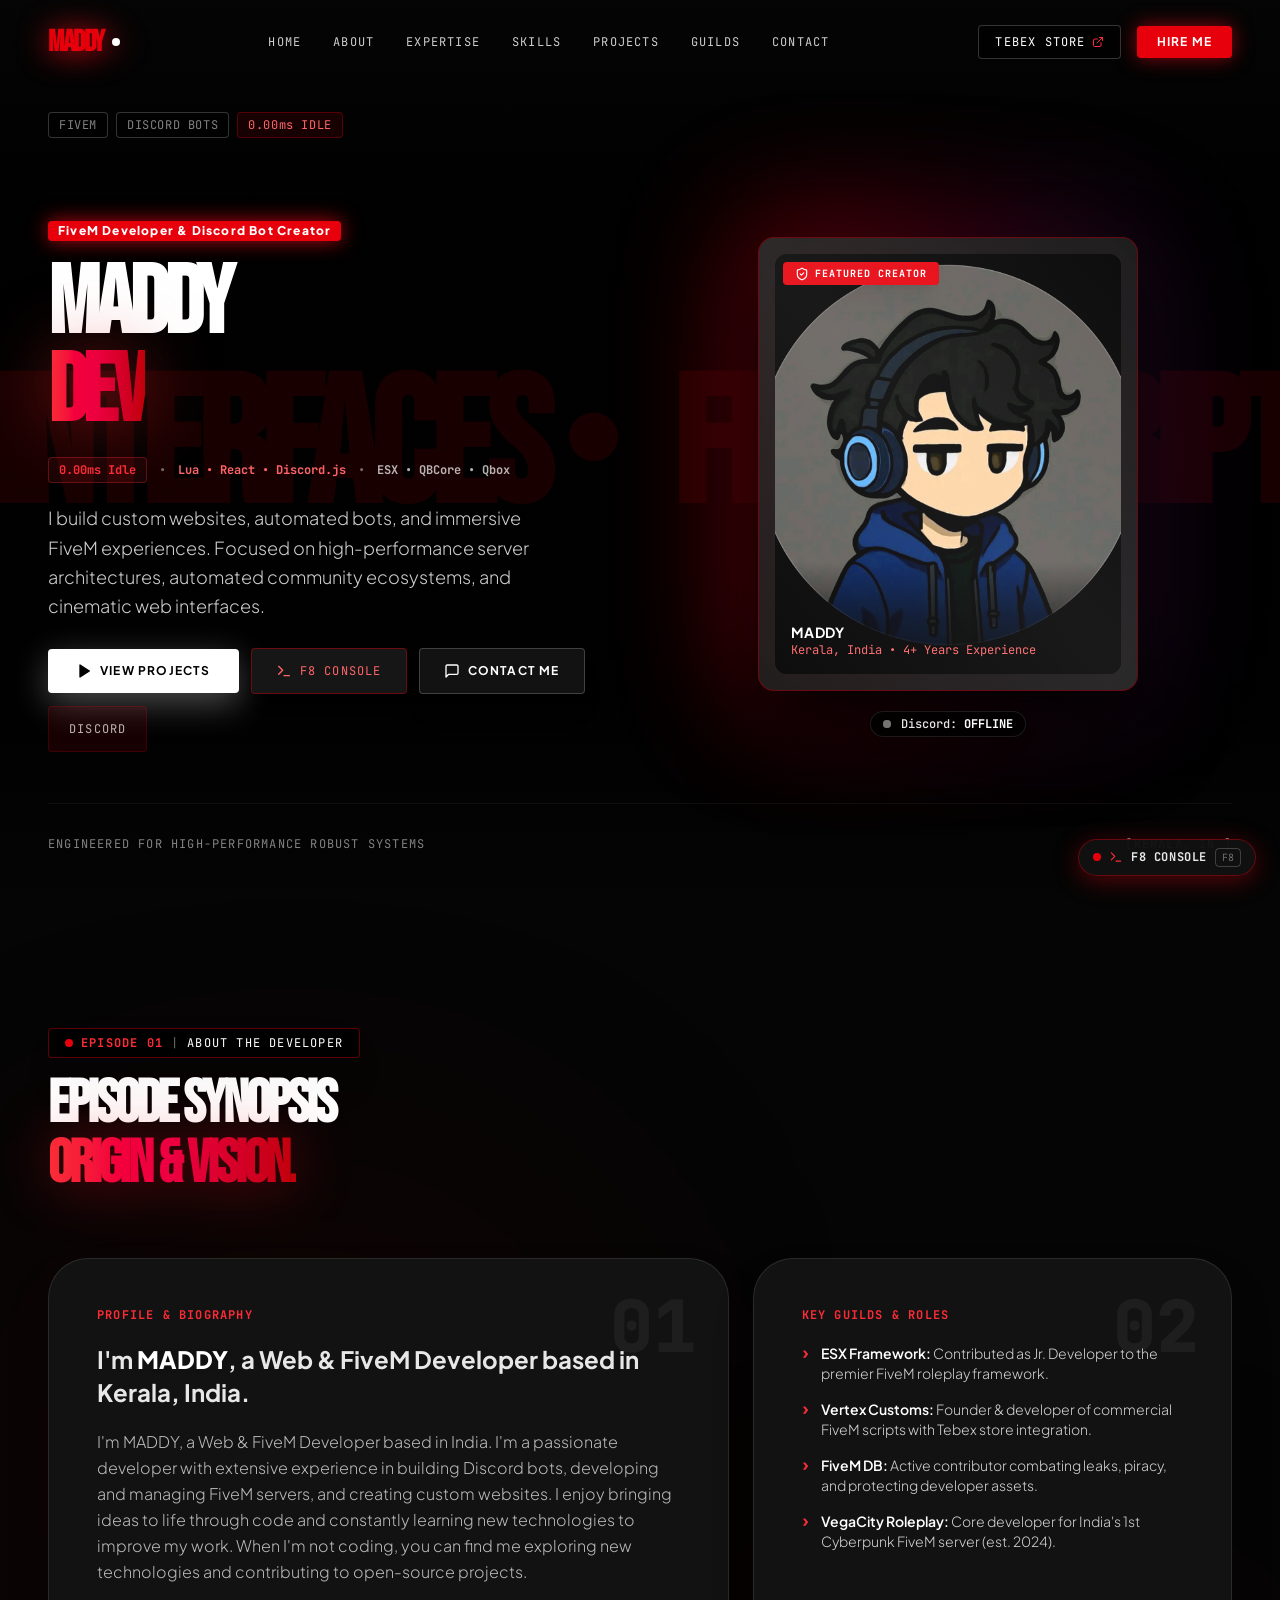
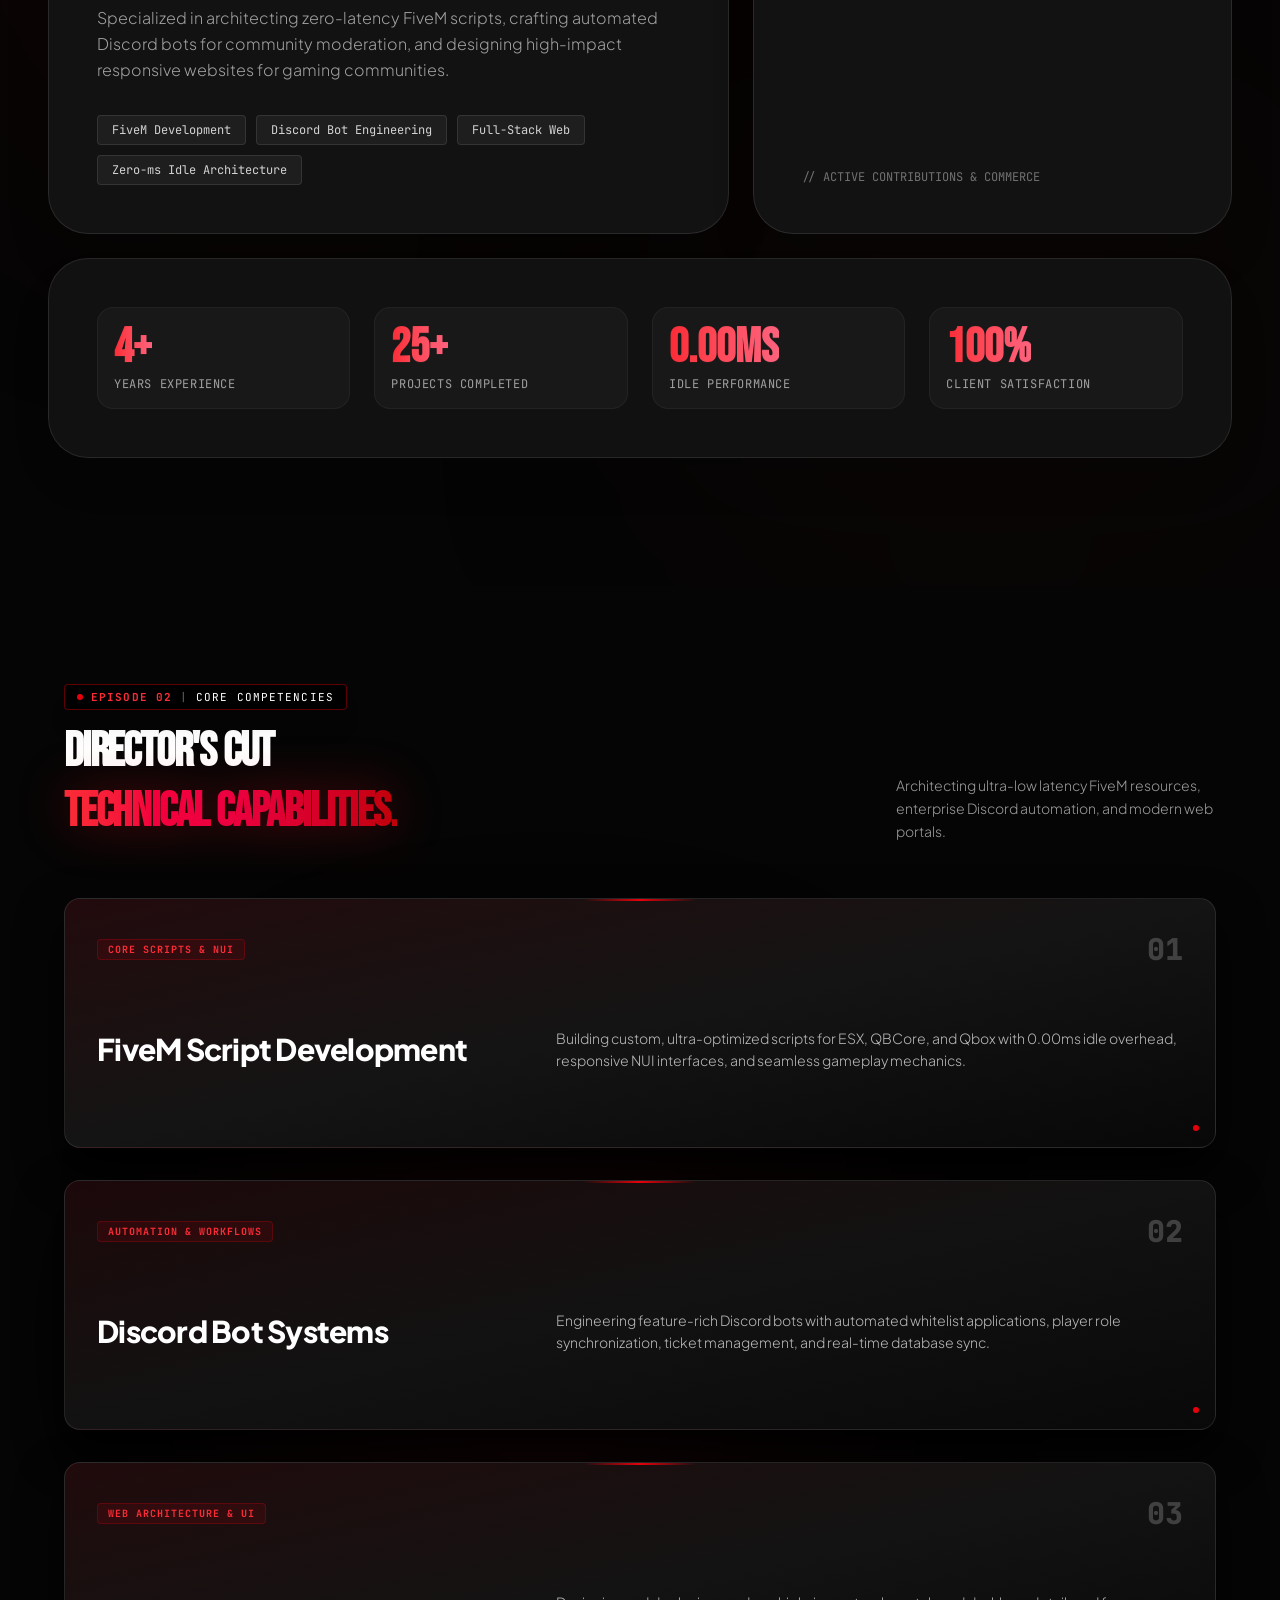
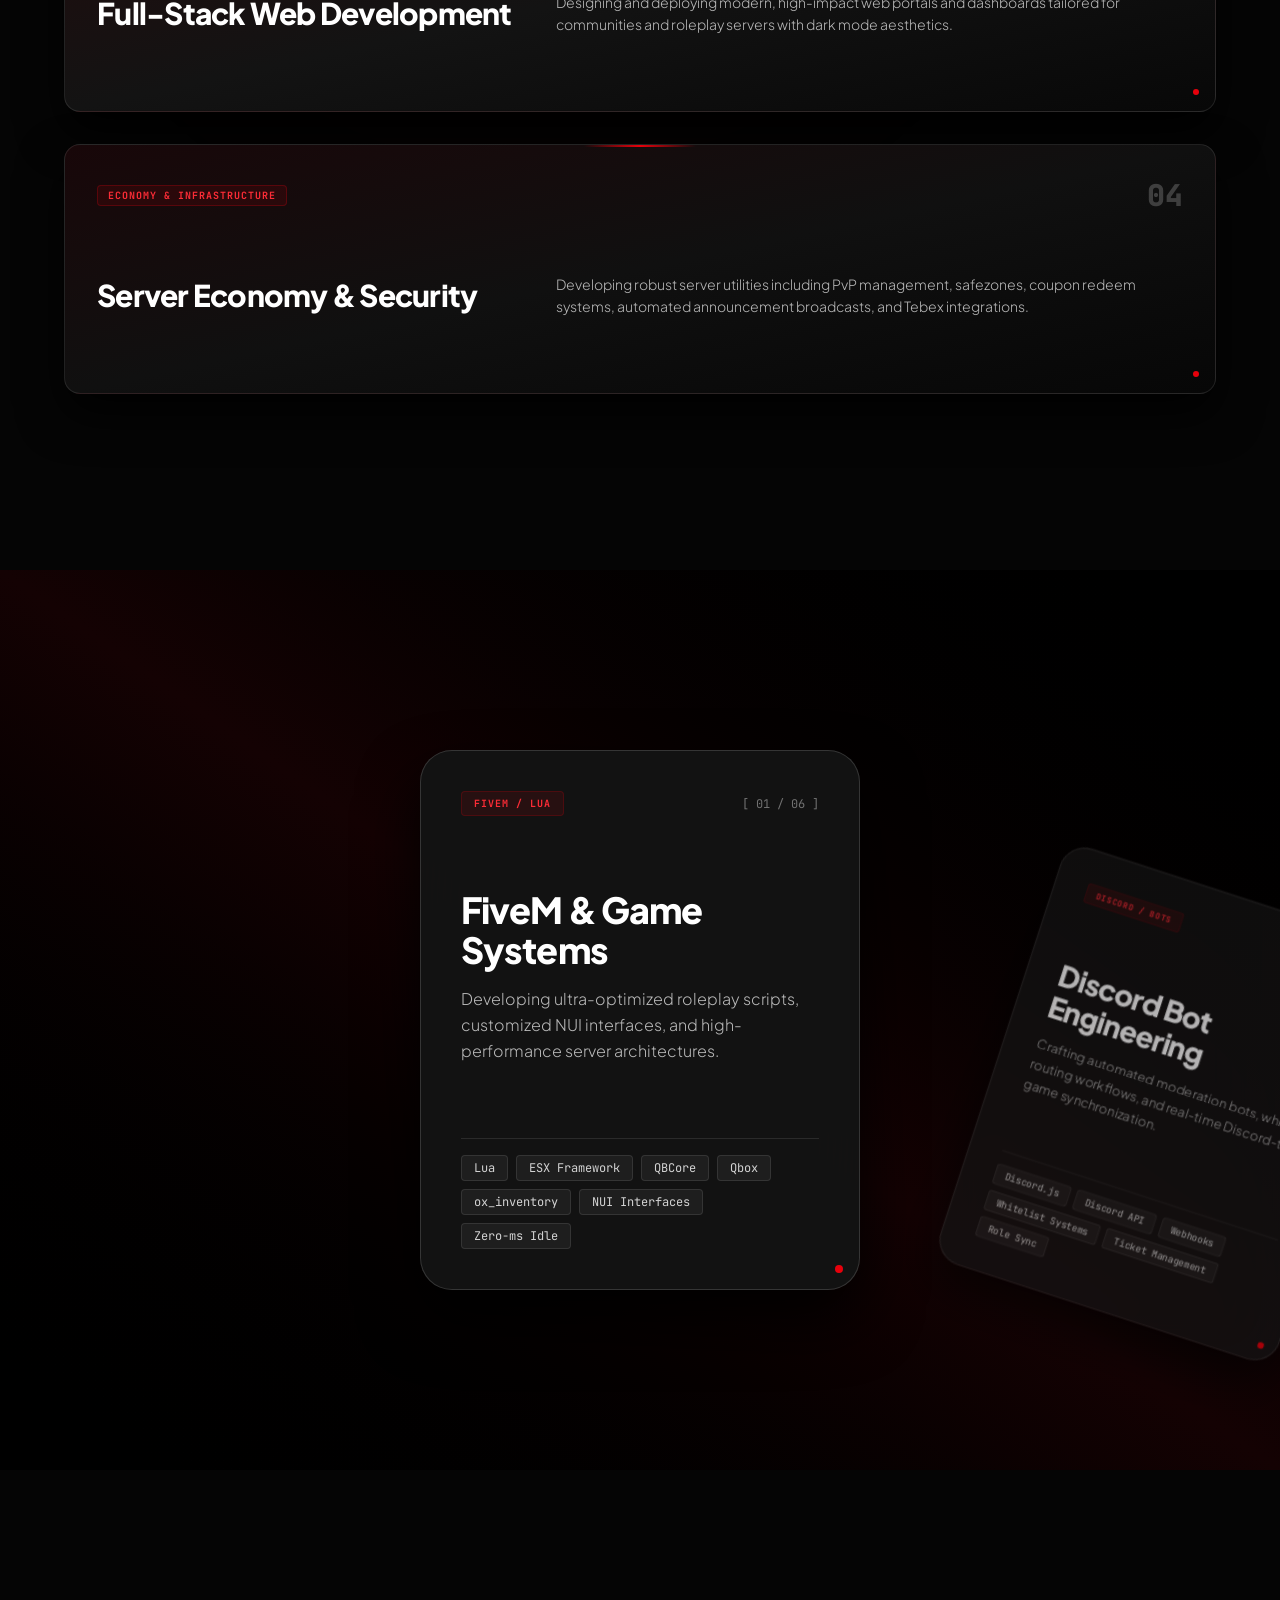
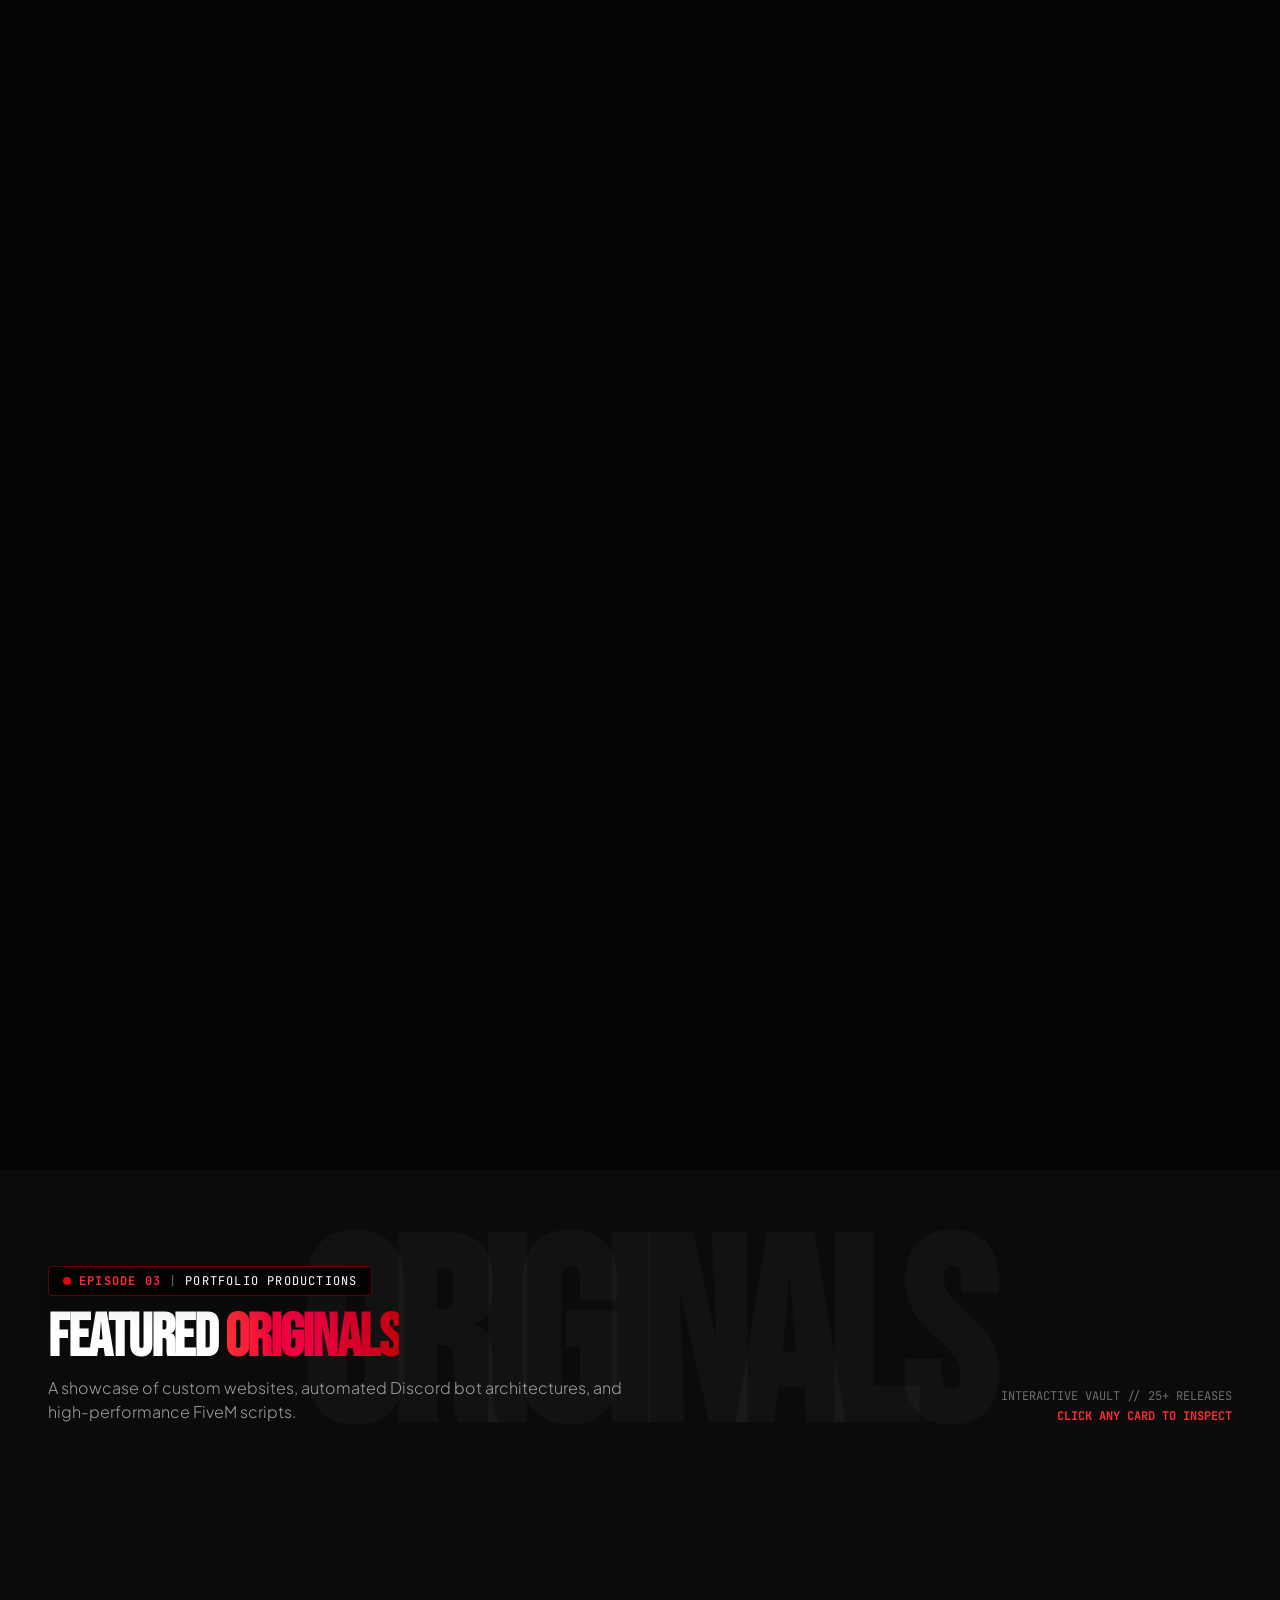
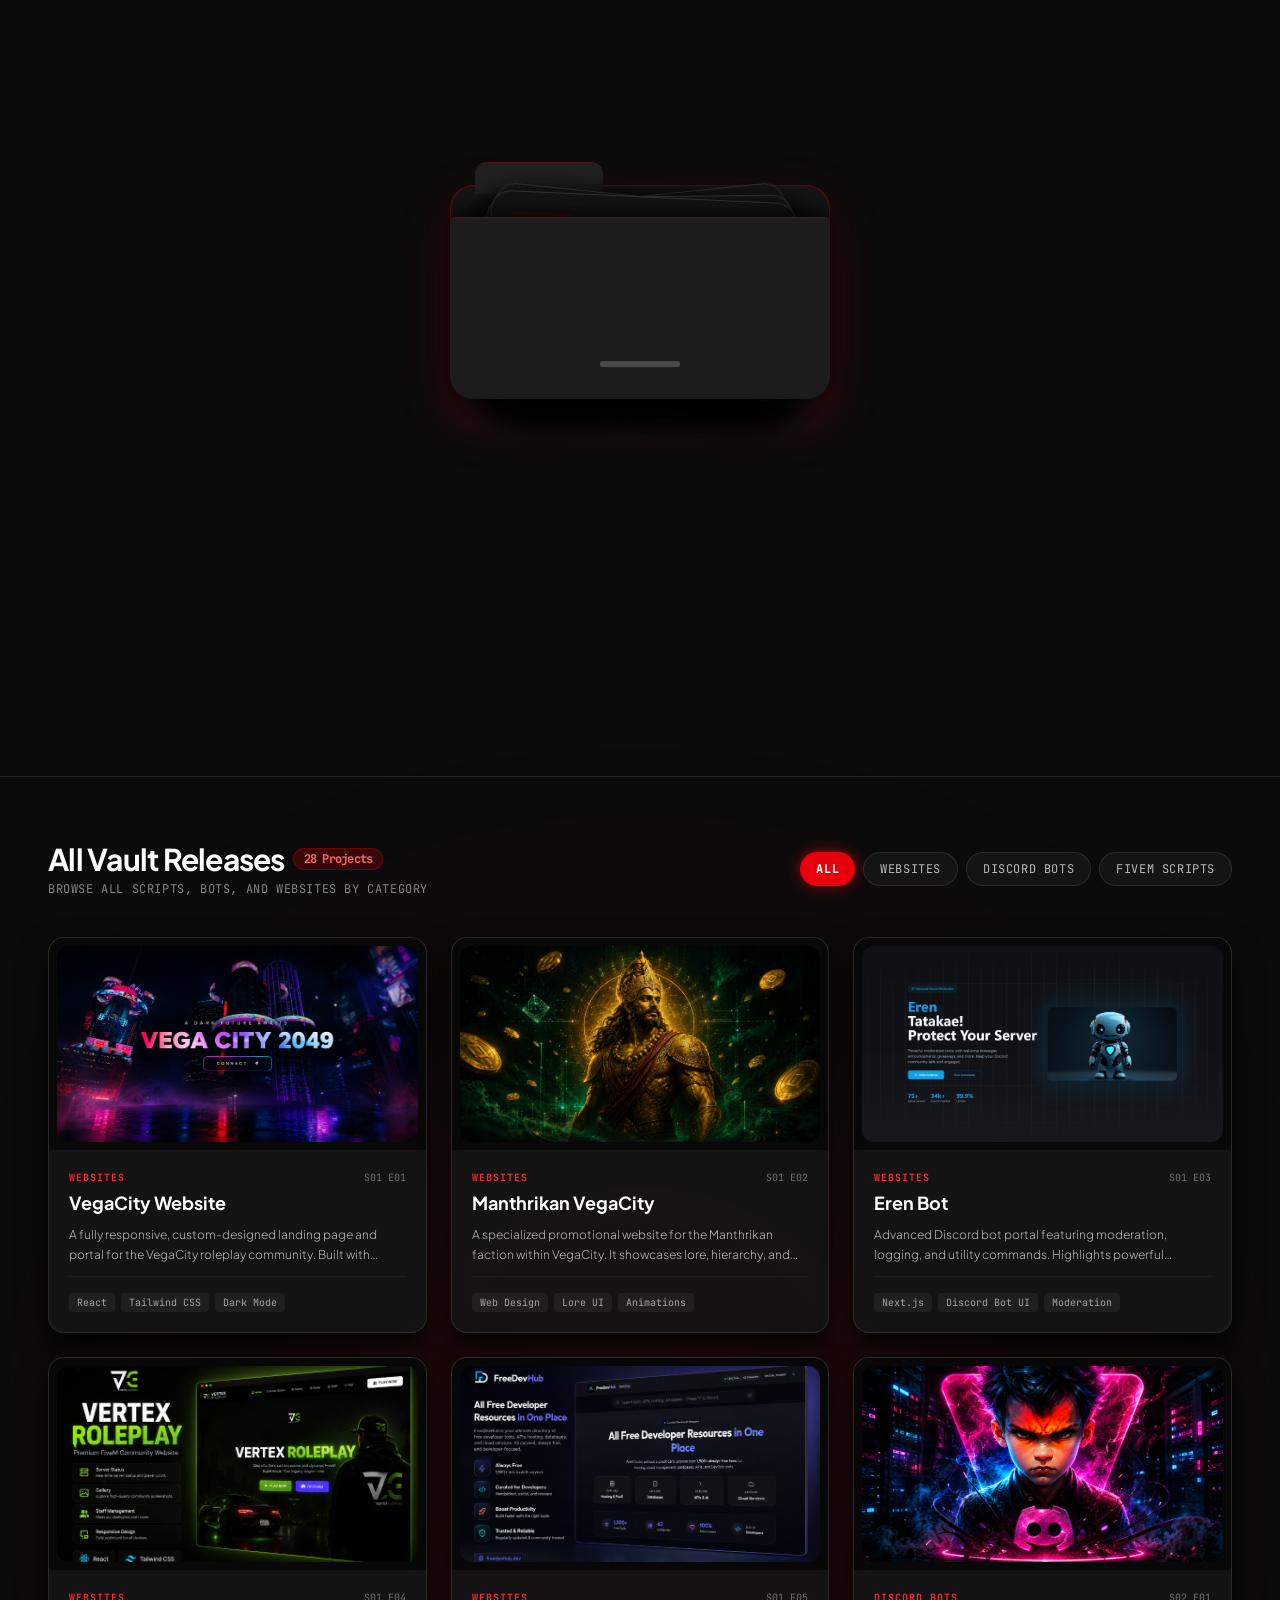
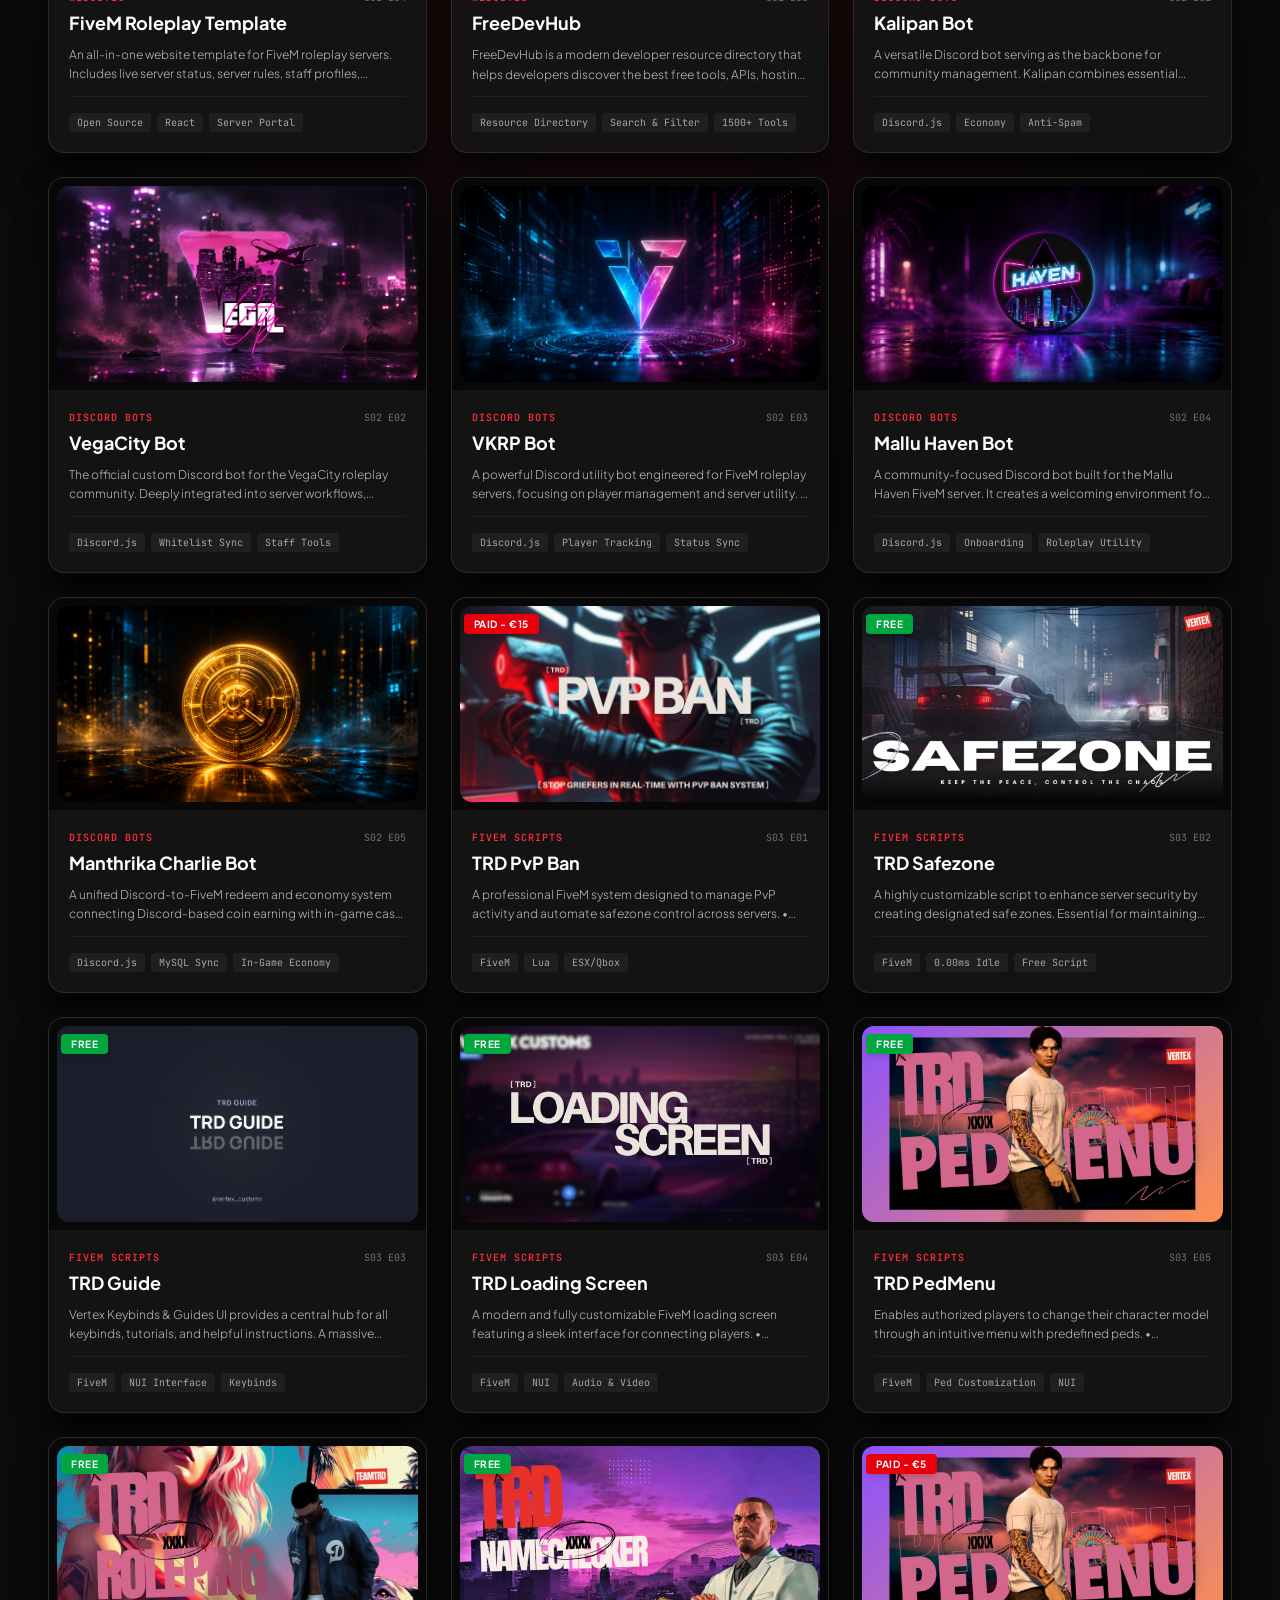
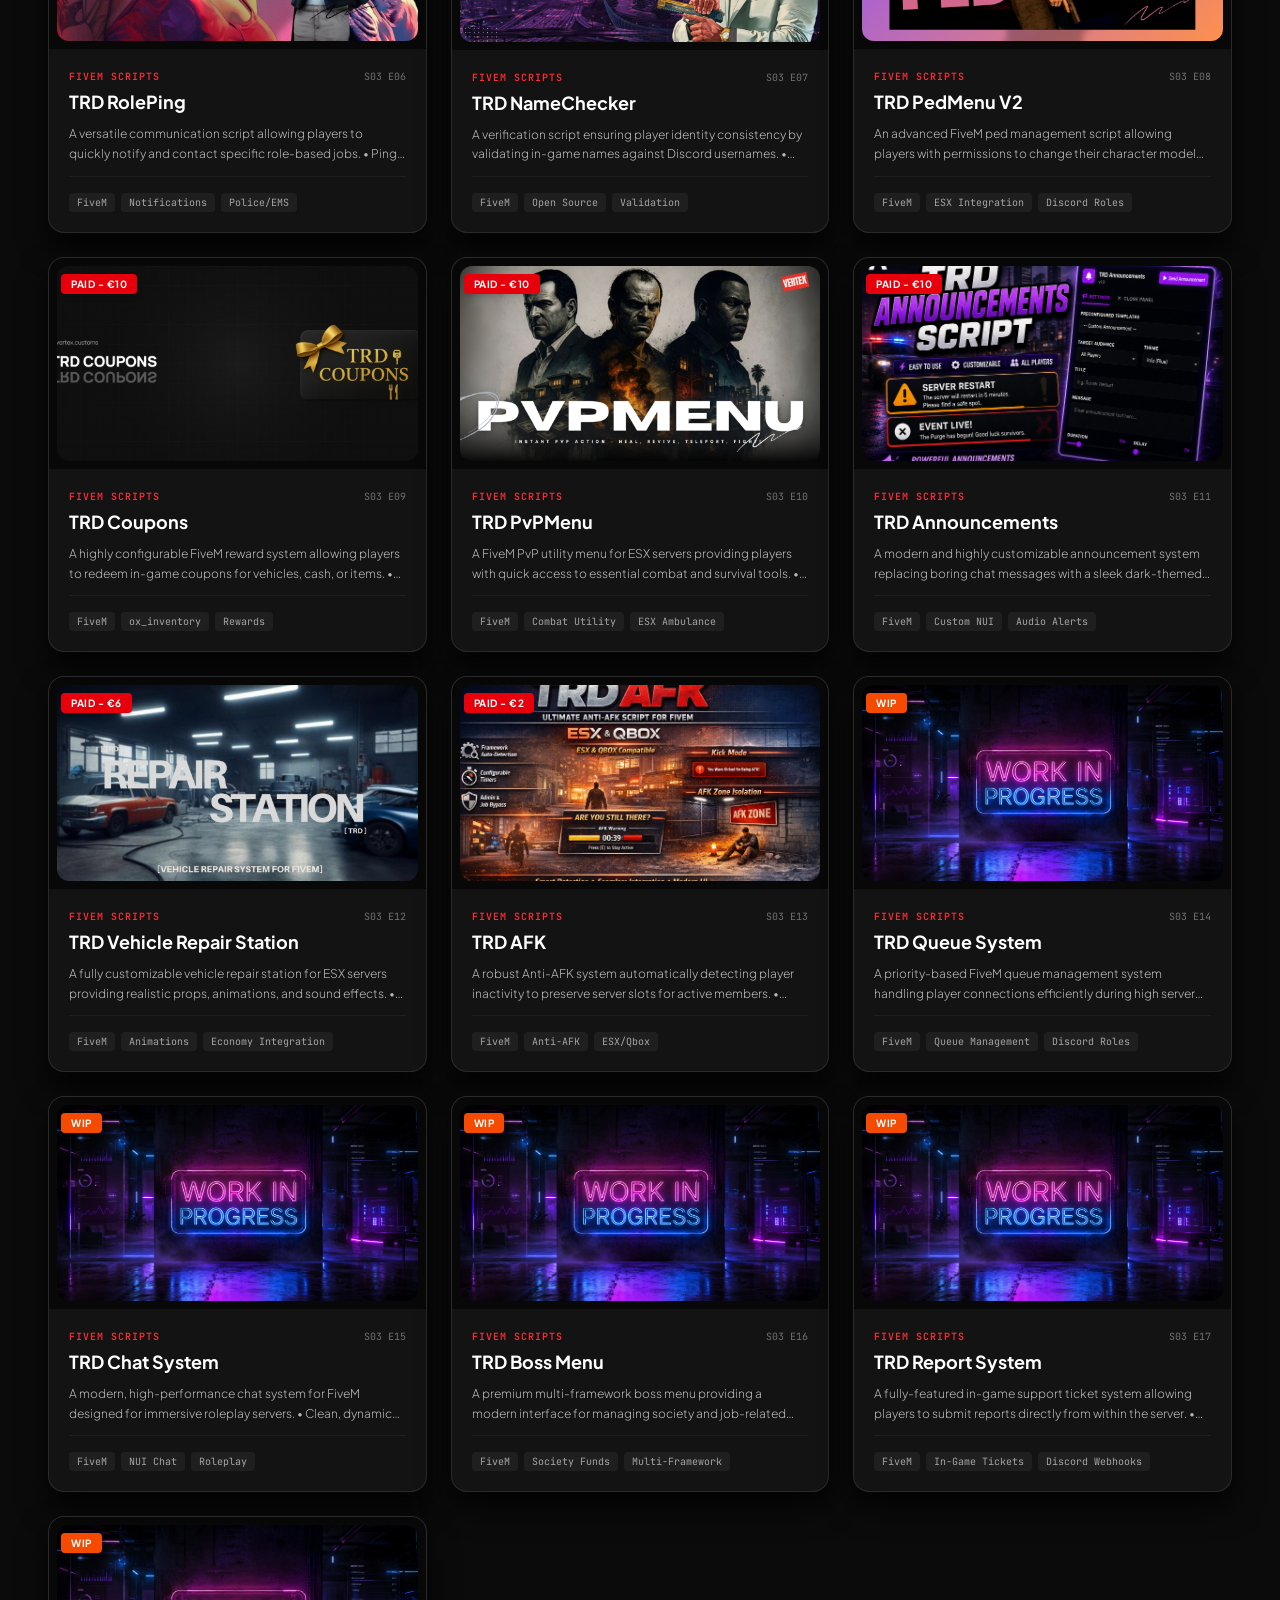
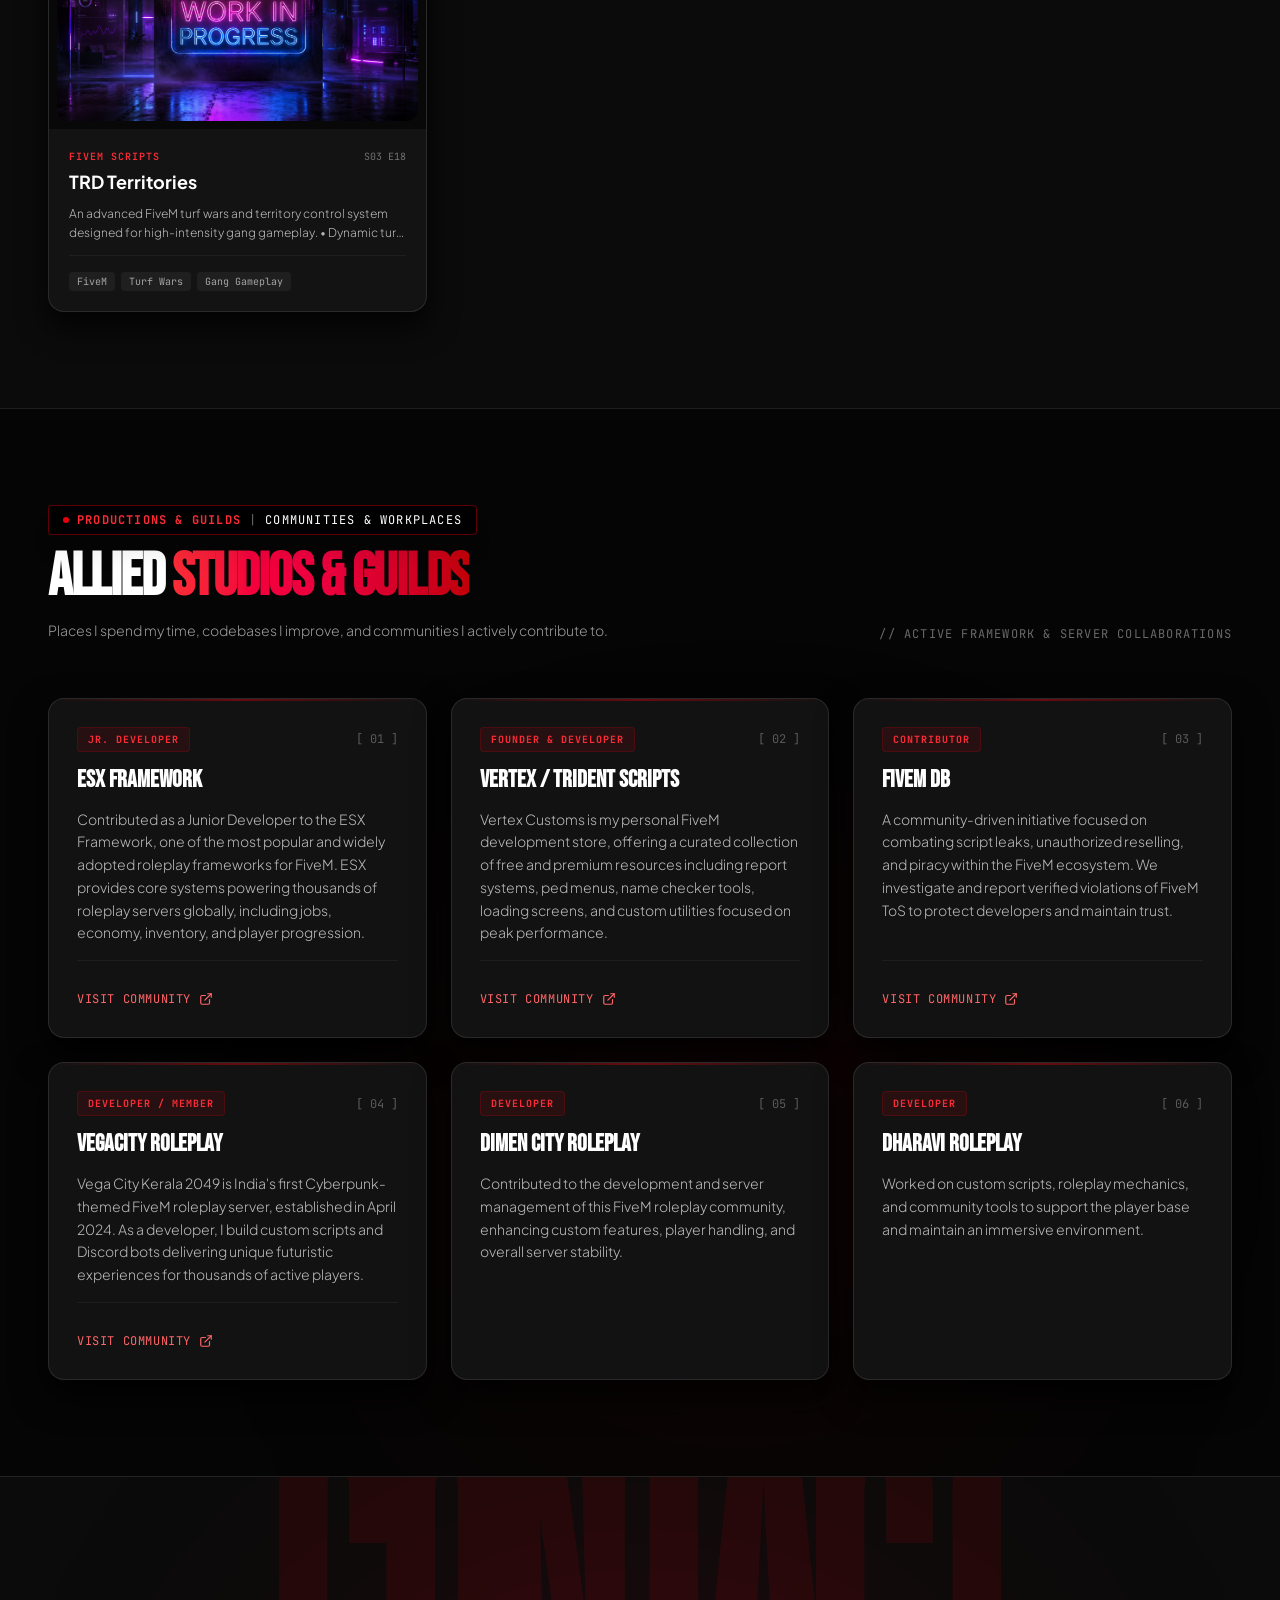
==== commit 05098f50: "build v2" ====
--- a/index.html
+++ b/index.html
@@ -2,16 +2,40 @@
 <html lang="en">
   <head>
     <meta charset="UTF-8" />
+    <link rel="icon" type="image/svg+xml" href="/favicon.svg?v=2" />
     <meta name="viewport" content="width=device-width, initial-scale=1.0" />
-    <title>MADDY</title>
-    <meta name="description" content="Portfolio of MADDY, designer crafting beautiful digital experiences." />
-    <link rel="preconnect" href="https://fonts.googleapis.com" />
-    <link rel="preconnect" href="https://fonts.gstatic.com" crossorigin />
-    <link rel="stylesheet" href="https://fonts.googleapis.com/css2?family=Inter:wght@400;500;600&family=Space+Grotesk:wght@500;600;700&display=swap" />
-    <script type="module" crossorigin src="/assets/index-CkBURDbc.js"></script>
-    <link rel="stylesheet" crossorigin href="/assets/index-BCv3ZkF7.css">
+    <meta name="description" content="MADDY - FiveM Developer & Discord Bot Creator. Building custom websites, automated bots, and immersive FiveM experiences with zero-ms idle latency." />
+    <meta name="author" content="MADDY" />
+    <meta name="theme-color" content="#E50914" />
+    
+    <!-- Canonical URL -->
+    <link rel="canonical" href="https://maddy.is-a.dev/" />
+
+    <!-- Open Graph / Facebook / Discord Link Previews -->
+    <meta property="og:type" content="website" />
+    <meta property="og:url" content="https://maddy.is-a.dev/" />
+    <meta property="og:title" content="MADDY | FiveM Developer & Discord Bot Creator" />
+    <meta property="og:description" content="I build custom websites, automated bots, and immersive FiveM experiences with zero-ms idle latency." />
+    <meta property="og:image" content="https://maddy.is-a.dev/avatar.png" />
+    <meta property="og:site_name" content="MADDY Portfolio" />
+
+    <!-- Twitter Card -->
+    <meta name="twitter:card" content="summary_large_image" />
+    <meta name="twitter:url" content="https://maddy.is-a.dev/" />
+    <meta name="twitter:title" content="MADDY | FiveM Developer & Discord Bot Creator" />
+    <meta name="twitter:description" content="I build custom websites, automated bots, and immersive FiveM experiences with zero-ms idle latency." />
+    <meta name="twitter:image" content="https://maddy.is-a.dev/avatar.png" />
+
+    <!-- Google Fonts -->
+    <link rel="preconnect" href="https://fonts.googleapis.com">
+    <link rel="preconnect" href="https://fonts.gstatic.com" crossorigin>
+    <link href="https://fonts.googleapis.com/css2?family=Bebas+Neue&family=JetBrains+Mono:wght@400;500;700&family=Plus+Jakarta+Sans:wght@300;400;500;600;700;800;900&display=swap" rel="stylesheet">
+    
+    <title>MADDY | FiveM Developer & Discord Bot Creator</title>
+    <script type="module" crossorigin src="/assets/index-FKDVsoi9.js"></script>
+    <link rel="stylesheet" crossorigin href="/assets/index-1VZtgY4p.css">
   </head>
-  <body>
+  <body class="bg-[#050505] text-white selection:bg-red-600 selection:text-white">
     <div id="root"></div>
   </body>
 </html>
